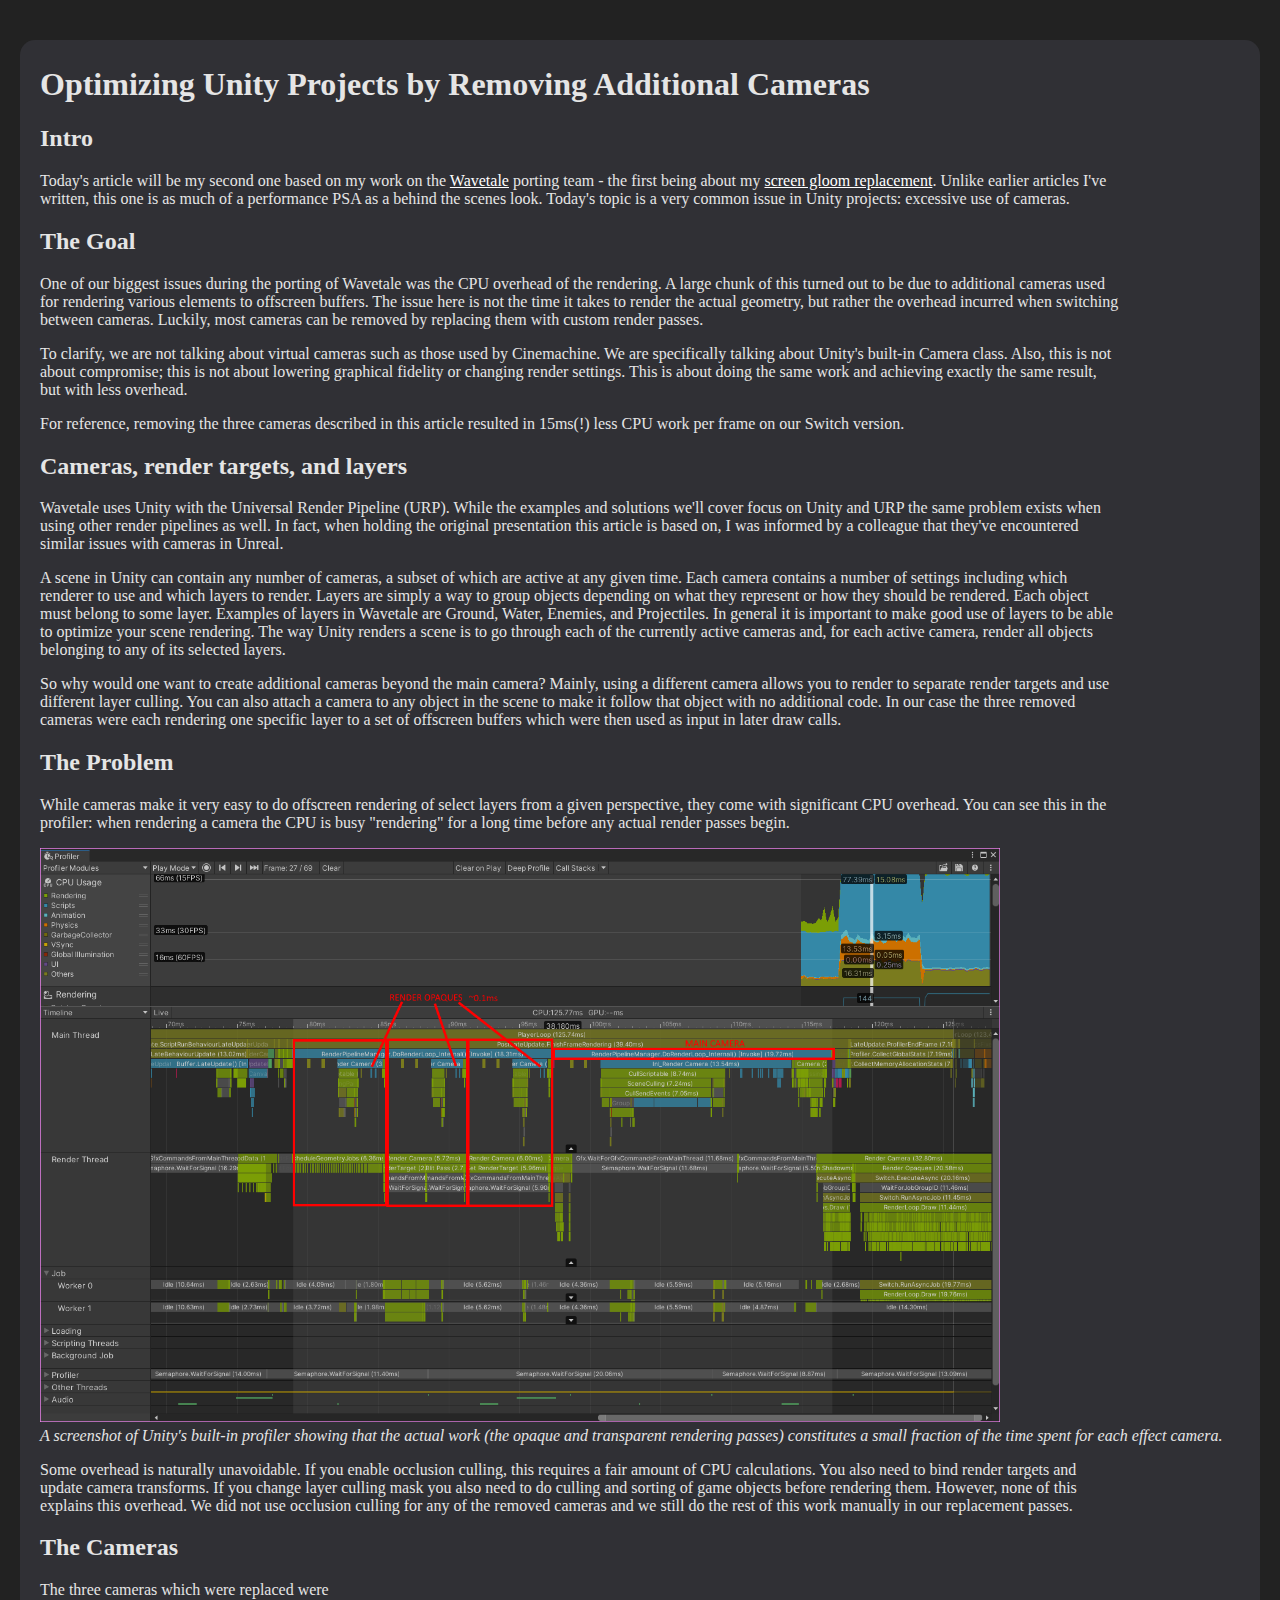
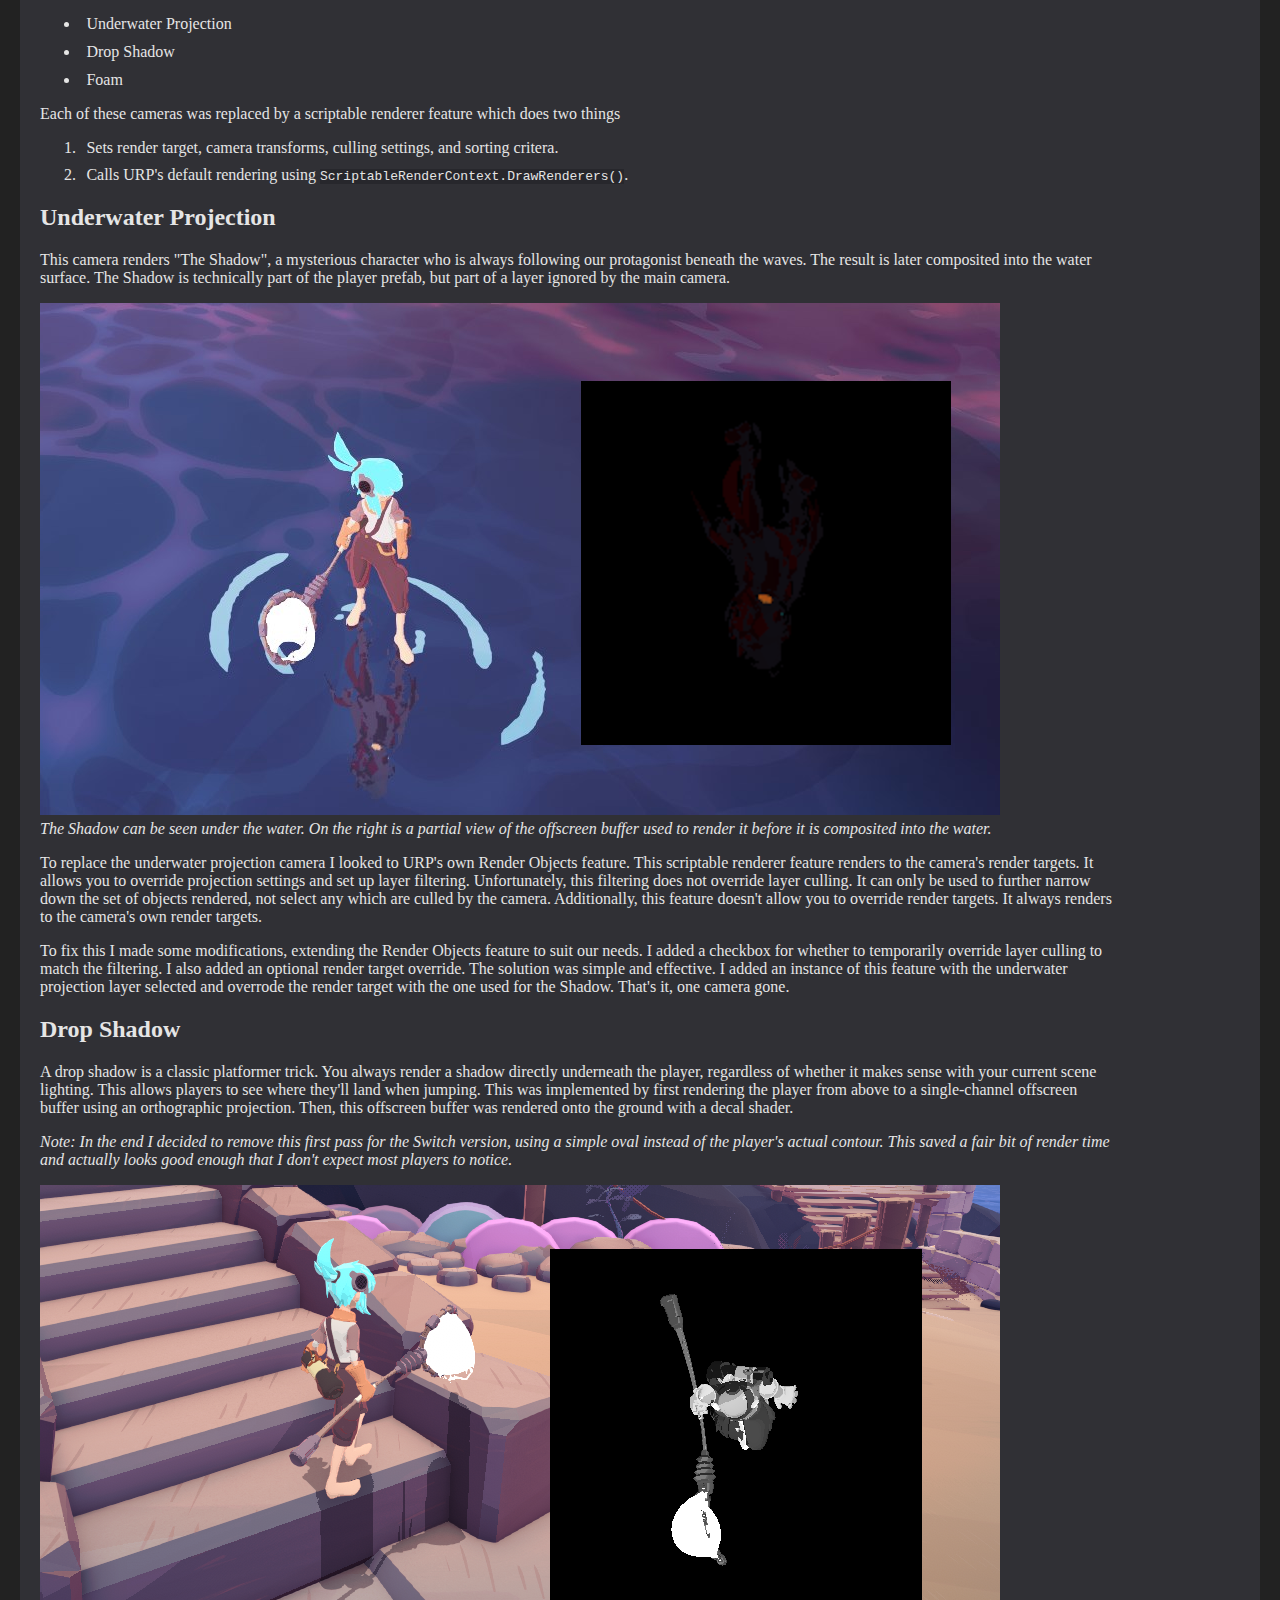
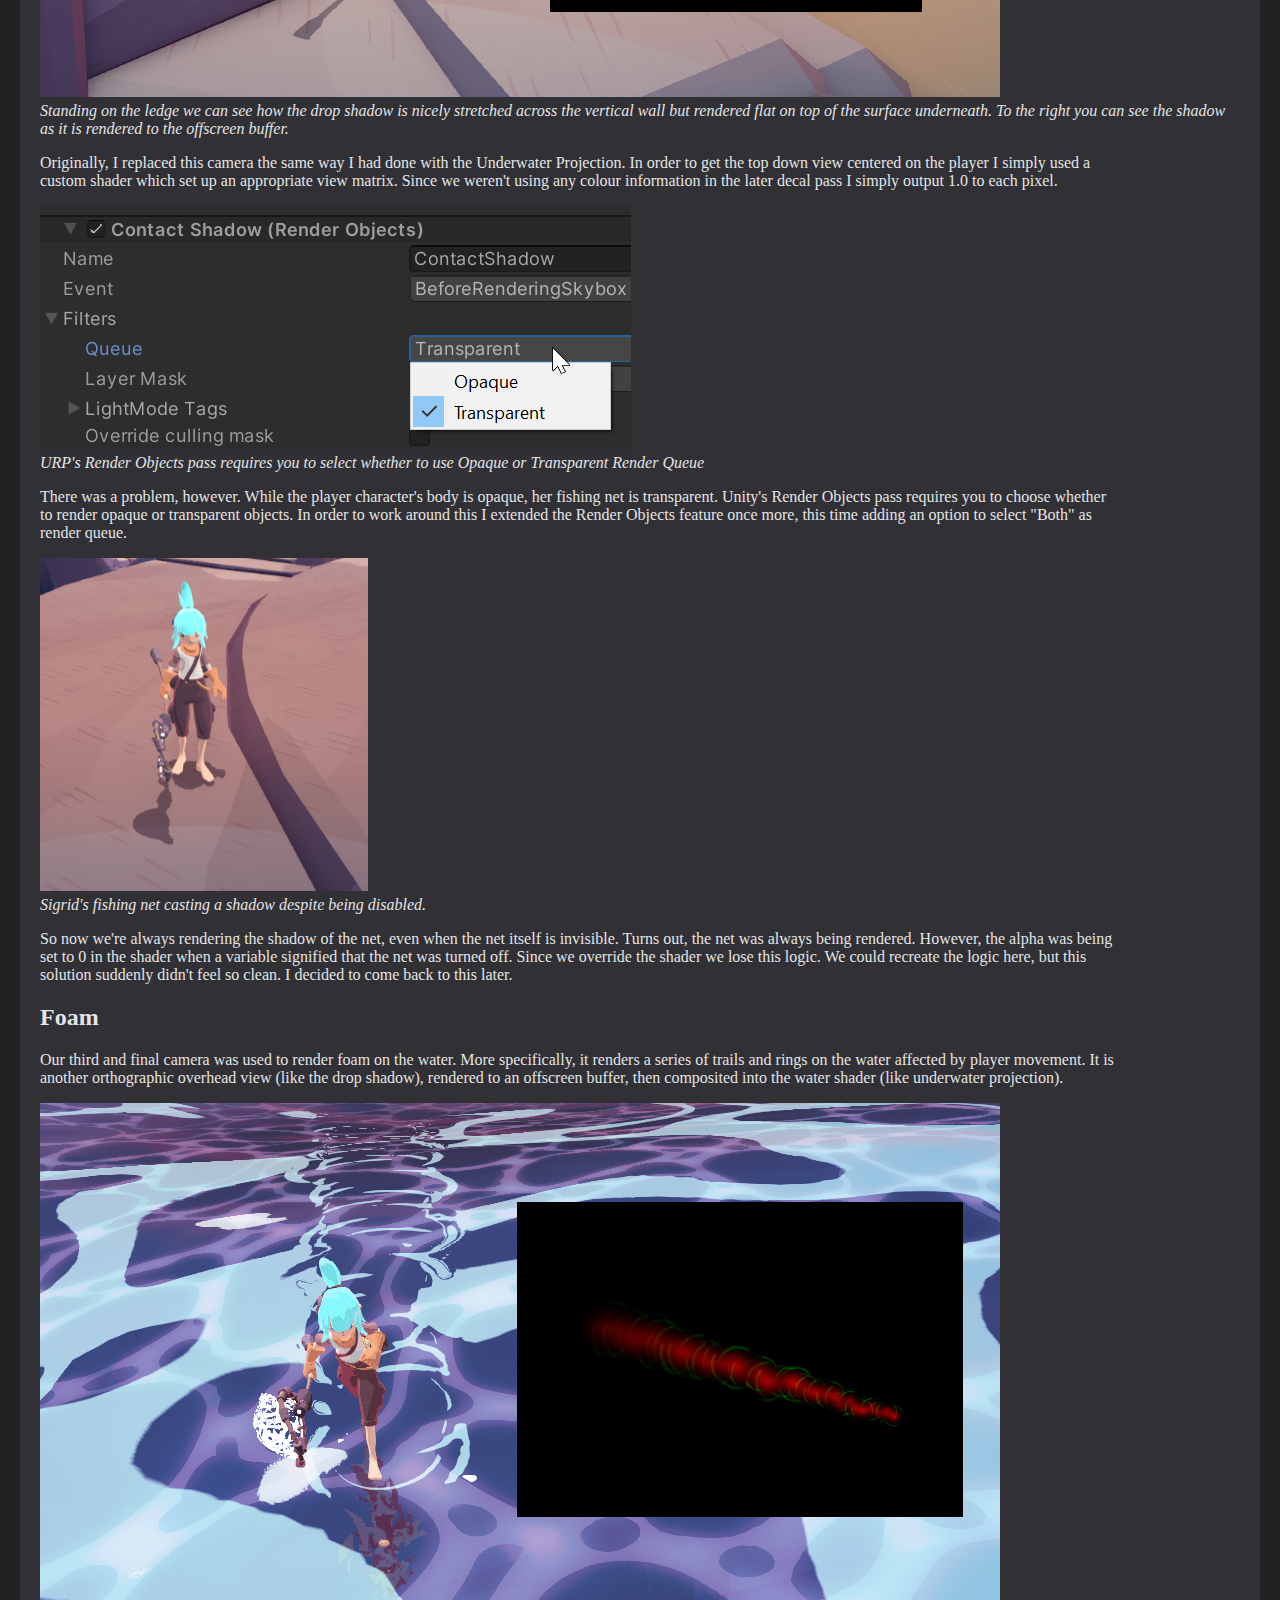
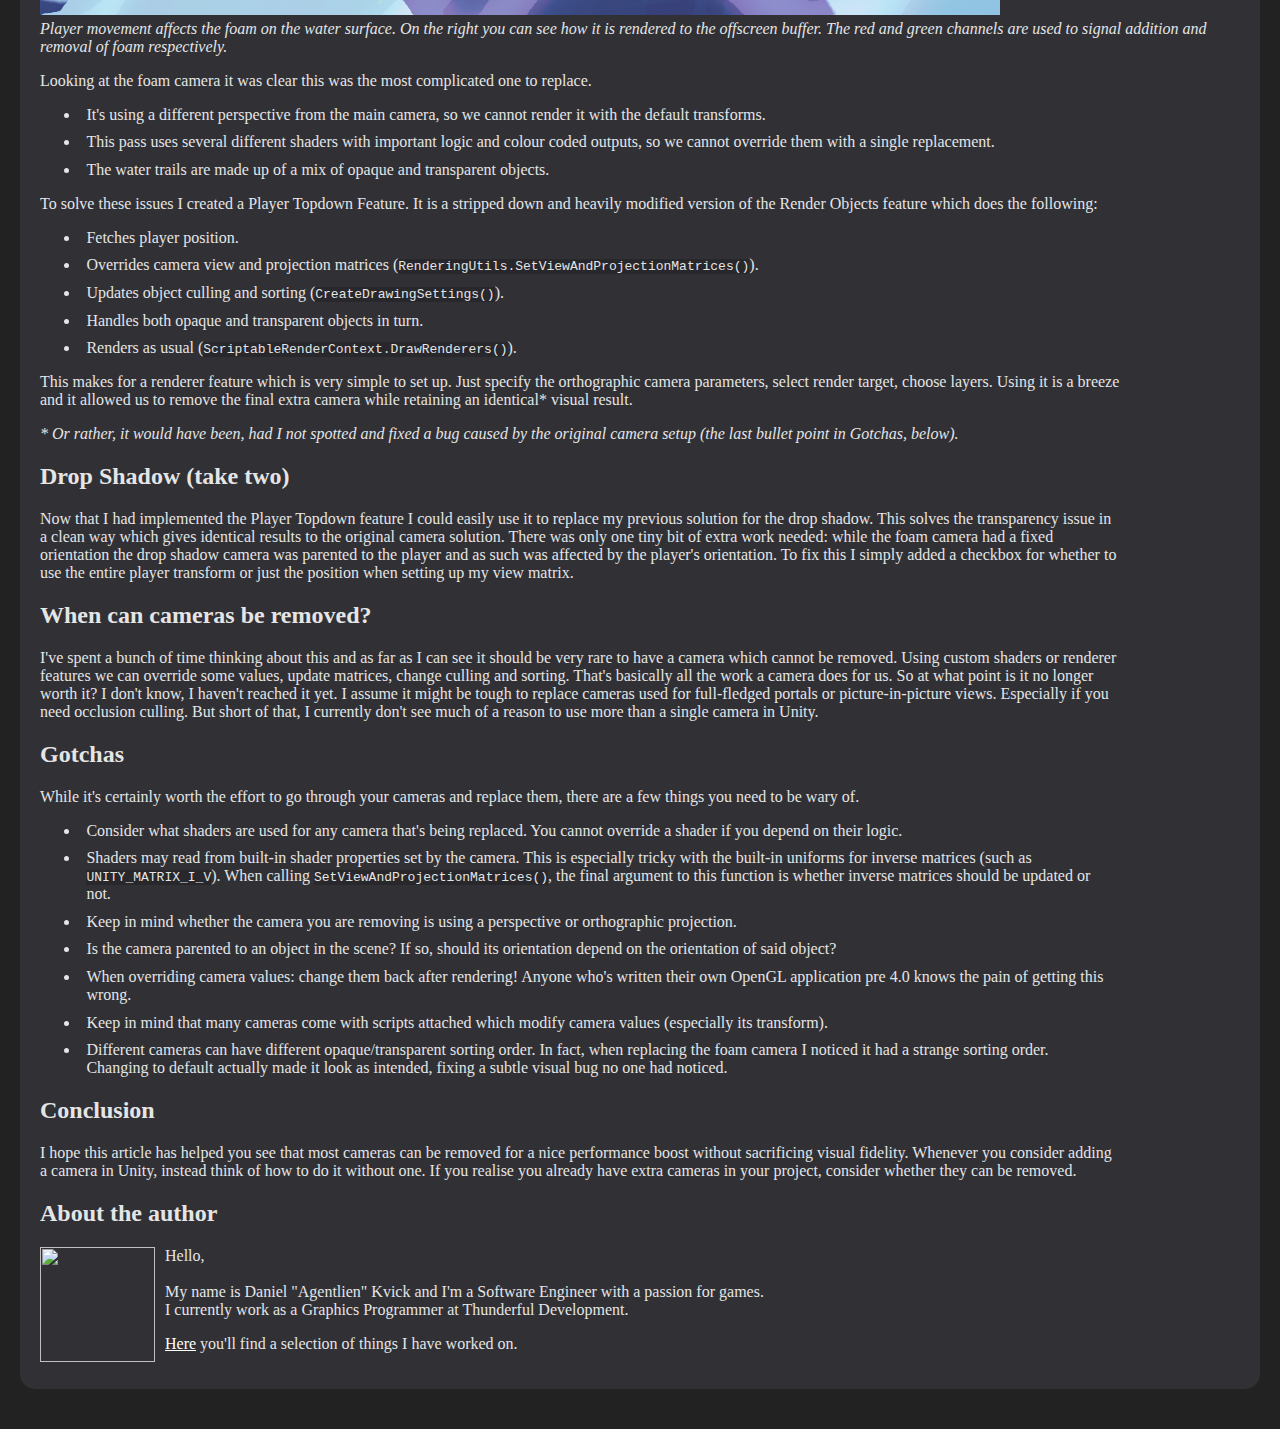
==== cameras/index.html @ 5a7b8407 "Added gloom and cameras articles. Added gloom article to index." ====
<html>
<head>
<meta charset="utf-8">
<meta name="viewport" content="width=device-width, height=device-height, initial-scale=1.0">
<title>Optimizing Unity Projects by Removing Additional Cameras</title>
<meta name="description" content="Removing additional Unity cameras for performance in Wavetale.">
<meta name="author" content="Agentlien">

<meta property="og:title" content="Optimizing Unity Projects by Removing Additional Cameras">
<meta property="og:type" content="website">
<meta property="og:url" content="https://github.io/agentlien/cameras">
<meta property="og:description" content="Optimizing Unity Projects by Removing Additional Cameras">
<meta property="og:image" content="https://agentlien.github.io/cameras/foam.png">

<link rel="stylesheet" href="../style.css">

</head>
<body>
<article>
<h1>Optimizing Unity Projects by Removing Additional Cameras</h1>

<h2> Intro </h2>
<p>
Today's article will be my second one based on my work on the <a href="https://thunderfulgames.com/games/wavetale/">Wavetale</a> porting team - the first being about my <a href="https://agentlien.github.io/gloom">screen gloom replacement</a>. Unlike earlier articles I've written, this one is as much of a performance PSA as a behind the scenes look. Today's topic is a very common issue in Unity projects: excessive use of cameras.
</p>

<h2>The Goal</h2>
<p>
One of our biggest issues during the porting of Wavetale was the CPU overhead of the rendering. A large chunk of this turned out to be due to additional cameras used for rendering various elements to offscreen buffers. The issue here is not the time it takes to render the actual geometry, but rather the overhead incurred when switching between cameras. Luckily, most cameras can be removed by replacing them with custom render passes.
</p>

<p>
To clarify, we are not talking about virtual cameras such as those used by Cinemachine. We are specifically talking about Unity's built-in Camera class. Also, this is not about compromise; this is not about lowering graphical fidelity or changing render settings. This is about doing the same work and achieving exactly the same result, but with less overhead.
</p>

<p>
For reference, removing the three cameras described in this article resulted in 15ms(!) less CPU work per frame on our Switch version.
</p>

<h2>Cameras, render targets, and layers</h2>

<p>
Wavetale uses Unity with the Universal Render Pipeline (URP). While the examples and solutions we'll cover focus on Unity and URP the same problem exists when using other render pipelines as well. In fact, when holding the original presentation this article is based on, I was informed by a colleague that they've encountered similar issues with cameras in Unreal.
</p>

<p>
A scene in Unity can contain any number of cameras, a subset of which are active at any given time. Each camera contains a number of settings including which renderer to use and which layers to render. Layers are simply a way to group objects depending on what they represent or how they should be rendered. Each object must belong to some layer. Examples of layers in Wavetale are Ground, Water, Enemies, and Projectiles. In general it is important to make good use of layers to be able to optimize your scene rendering. The way Unity renders a scene is to go through each of the currently active cameras and, for each active camera, render all objects belonging to any of its selected layers. 
</p>

<p>
So why would one want to create additional cameras beyond the main camera? Mainly, using a different camera allows you to render to separate render targets and use different layer culling. You can also attach a camera to any object in the scene to make it follow that object with no additional code. In our case the three removed cameras were each rendering one specific layer to a set of offscreen buffers which were then used as input in later draw calls.
</p>

<h2>The Problem</h2>

<p>
While cameras make it very easy to do offscreen rendering of select layers from a given perspective, they come with significant CPU overhead. You can see this in the profiler: when rendering a camera the CPU is busy "rendering" for a long time before any actual render passes begin.
</p>

<figure>
<img class="screenshot" width=960 src="profiler.png" />
<figcaption>A screenshot of Unity's built-in profiler showing that the actual work (the opaque and transparent rendering passes) constitutes a small fraction of the time spent for each effect camera.</figcaption>
</figure>

<p>
Some overhead is naturally unavoidable. If you enable occlusion culling, this requires a fair amount of CPU calculations. You also need to bind render targets and update camera transforms. If you change layer culling mask you also need to do culling and sorting of game objects before rendering them. However, none of this explains this overhead. We did not use occlusion culling for any of the removed cameras and we still do the rest of this work manually in our replacement passes. 
</p>

<h2>The Cameras</h2>

<p>
The three cameras which were replaced were
<ul>
	<li>Underwater Projection</li>
	<li>Drop Shadow</li>
	<li>Foam</li>
</ul>
</p>

<p>
Each of these cameras was replaced by a scriptable renderer feature which does two things
<ol>
	<li>Sets render target, camera transforms, culling settings, and sorting critera.</li>
	<li>Calls URP's default rendering using <code>ScriptableRenderContext.DrawRenderers()</code>.</li>
</ol>
</p>

<h2>Underwater Projection</h2>
<p>
This camera renders "The Shadow", a mysterious character who is always following our protagonist beneath the waves. The result is later composited into the water surface. The Shadow is technically part of the player prefab, but part of a layer ignored by the main camera.
</p>

<figure>
<img class="screenshot" width=960 src="underwater_projection.png" />
<figcaption>The Shadow can be seen under the water. On the right is a partial view of the offscreen buffer used to render it before it is composited into the water.</figcaption>
</figure>

<p>
To replace the underwater projection camera I looked to URP's own Render Objects feature. This scriptable renderer feature renders to the camera's render targets. It allows you to override projection settings and set up layer filtering. Unfortunately, this filtering does not override layer culling. It can only be used to further narrow down the set of objects rendered, not select any which are culled by the camera. Additionally, this feature doesn't allow you to override render targets. It always renders to the camera's own render targets.
</p>

<p>
To fix this I made some modifications, extending the Render Objects feature to suit our needs. I added a checkbox for whether to temporarily override layer culling to match the filtering. I also added an optional render target override. The solution was simple and effective. I added an instance of this feature with the underwater projection layer selected and overrode the render target with the one used for the Shadow. That's it, one camera gone.
</p>

<h2>Drop Shadow</h2>
<p>
A drop shadow is a classic platformer trick. You always render a shadow directly underneath the player, regardless of whether it makes sense with your current scene lighting. This allows players to see where they'll land when jumping. This was implemented by first rendering the player from above to a single-channel offscreen buffer using an orthographic projection. Then, this offscreen buffer was rendered onto the ground with a decal shader.
</p>

<p style="font-style: italic">
Note: In the end I decided to remove this first pass for the Switch version, using a simple oval instead of the player's actual contour. This saved a fair bit of render time and actually looks good enough that I don't expect most players to notice.
</p>

<figure>
<img class="screenshot" width=960 src="drop_shadow.png" />
<figcaption>Standing on the ledge we can see how the drop shadow is nicely stretched across the vertical wall but rendered flat on top of the surface underneath. To the right you can see the shadow as it is rendered to the offscreen buffer.</figcaption>
</figure>

<p>
Originally, I replaced this camera the same way I had done with the Underwater Projection. In order to get the top down view centered on the player I simply used a custom shader which set up an appropriate view matrix. Since we weren't using any colour information in the later decal pass I simply output 1.0 to each pixel.
</p>

<figure>
<img class="screenshot" width=591 src="render_queue.png" />
<figcaption>URP's Render Objects pass requires you to select whether to use Opaque or Transparent Render Queue</figcaption>
</figure>

<p>
There was a problem, however. While the player character's body is opaque, her fishing net is transparent. Unity's Render Objects pass requires you to choose whether to render opaque or transparent objects. In order to work around this I extended the Render Objects feature once more, this time adding an option to select "Both" as render queue.
</p>

<figure>
<img class="screenshot" width=328 src="net_shadow.png" />
<figcaption>Sigrid's fishing net casting a shadow despite being disabled.
</figure>

<p>
So now we're always rendering the shadow of the net, even when the net itself is invisible. Turns out, the net was always being rendered. However, the alpha was being set to 0 in the shader when a variable signified that the net was turned off. Since we override the shader we lose this logic. We could recreate the logic here, but this solution suddenly didn't feel so clean. I decided to come back to this later.
</p>

<h2>Foam</h2>

<p>
Our third and final camera was used to render foam on the water. More specifically, it renders a series of trails and rings on the water affected by player movement. It is another orthographic overhead view (like the drop shadow), rendered to an offscreen buffer, then composited into the water shader (like underwater projection).
</p>

<figure>
<img class="screenshot" width=960 src="foam.png" />
<figcaption>Player movement affects the foam on the water surface. On the right you can see how it is rendered to the offscreen buffer. The red and green channels are used to signal addition and removal of foam respectively.</figcaption>
</figure>

<p>
Looking at the foam camera it was clear this was the most complicated one to replace.
<ul>
	<li>It's using a different perspective from the main camera, so we cannot render it with the default transforms.</li>
	<li>This pass uses several different shaders with important logic and colour coded outputs, so we cannot override them with a single replacement.</li>
	<li>The water trails are made up of a mix of opaque and transparent objects.</li>
</ul>
</p>

<p>
To solve these issues I created a Player Topdown Feature. It is a stripped down and heavily modified version of the Render Objects feature which does the following:
<ul>
	<li>Fetches player position.</li>
	<li>Overrides camera view and projection matrices (<code>RenderingUtils.SetViewAndProjectionMatrices()</code>).</li>
	<li>Updates object culling and sorting (<code>CreateDrawingSettings()</code>).</li>
	<li>Handles both opaque and transparent objects in turn.</li>
	<li>Renders as usual (<code>ScriptableRenderContext.DrawRenderers()</code>).</li>
</ul>
</p>

<p>
This makes for a renderer feature which is very simple to set up. Just specify the orthographic camera parameters, select render target, choose layers. Using it is a breeze and it allowed us to remove the final extra camera while retaining an identical* visual result.
</p>

<p style="font-style: italic">
* Or rather, it would have been, had I not spotted and fixed a bug caused by the original camera setup (the last bullet point in Gotchas, below).
</p>

<h2>Drop Shadow (take two)</h2>
<p>
Now that I had implemented the Player Topdown feature I could easily use it to replace my previous solution for the drop shadow. This solves the transparency issue in a clean way which gives identical results to the original camera solution. There was only one tiny bit of extra work needed: while the foam camera had a fixed orientation the drop shadow camera was parented to the player and as such was affected by the player's orientation. To fix this I simply added a checkbox for whether to use the entire player transform or just the position when setting up my view matrix.
</p>

<h2>When can cameras be removed?</h2>
<p>
I've spent a bunch of time thinking about this and as far as I can see it should be very rare to have a camera which cannot be removed. Using custom shaders or renderer features we can override some values, update matrices, change culling and sorting. That's basically all the work a camera does for us. So at what point is it no longer worth it? I don't know, I haven't reached it yet. I assume it might be tough to replace cameras used for full-fledged portals or picture-in-picture views. Especially if you need occlusion culling. But short of that, I currently don't see much of a reason to use more than a single camera in Unity.
</p>

<h2>Gotchas</h2>
<p>
While it's certainly worth the effort to go through your cameras and replace them, there are a few things you need to be wary of.
<ul>
	<li>Consider what shaders are used for any camera that's being replaced. You cannot override a shader if you depend on their logic.</li>
	<li>Shaders may read from built-in shader properties set by the camera. This is especially tricky with the built-in uniforms for inverse matrices (such as <code>UNITY_MATRIX_I_V</code>). When calling <code>SetViewAndProjectionMatrices()</code>, the final argument to this function is whether inverse matrices should be updated or not.</li>
	<li>Keep in mind whether the camera you are removing is using a perspective or orthographic projection.</li>
	<li>Is the camera parented to an object in the scene? If so, should its orientation depend on the orientation of said object?</li>
	<li>When overriding camera values: change them back after rendering! Anyone who's written their own OpenGL application pre 4.0 knows the pain of getting this wrong.</li>
	<li>Keep in mind that many cameras come with scripts attached which modify camera values (especially its transform).</li>
	<li>Different cameras can have different opaque/transparent sorting order. In fact, when replacing the foam camera I noticed it had a strange sorting order. Changing to default actually made it look as intended, fixing a subtle visual bug no one had noticed.</li>
</ul>
</p>

<h2>Conclusion</h2>
<p>
I hope this article has helped you see that most cameras can be removed for a nice performance boost without sacrificing visual fidelity. Whenever you consider adding a camera in Unity, instead think of how to do it without one. If you realise you already have extra cameras in your project, consider whether they can be removed.
</p>

<h2>About the author</h2>
<div>
<a href="https://agentlien.github.io"><img class="profile-pic" height="115" src="https://avatars.githubusercontent.com/u/51108" /></a>
<p>Hello,<br><br>
My name is Daniel "Agentlien" Kvick and I'm a Software Engineer with a passion for games.<br>
I currently work as a Graphics Programmer at Thunderful Development.</p>
<p><a href="https://agentlien.github.io">Here</a> you'll find a selection of things I have worked on.</p>
</div>

</article>
<script>
initComparisons();
</script>
</body>
</html>
---- style.css ----
body { 
	background-color: #222222;
	color: #E5E5E5;
}

article
{
	background-color: #303035;
	margin-top: 40px;
	margin-bottom: 40px;
	margin-left: auto;
	margin-right: auto;
	max-width: 1200px;
	padding-left: 20;
	padding-right: 20;
	padding-top: 5;
	padding-bottom: 20;
	border-radius: 15px;
}

h1 {
	font-size: 32px;
}
p {
	max-width: 1080px;
}

li {
	max-width: 1024px;
	padding: 0 0.4rem;
	margin-bottom: 0.6rem;
}

.profile-pic {
	float: left;
	padding: 0 10px 0 0;
}

.screenshot {
	max-width: 100%;
	height: auto;
}

video {
	max-width:100%;
	height: auto;
}

figure {
    margin-inline-start: auto;
    margin-inline-end: auto;
}

figcaption {
    font-style: italic;
    padding-top: 5px;
}

code {
	background-color: #27272C;
	font-family: monospace;
}

pre {
	background-color: #27272C;
	display: block;
	font-family: monospace;
	white-space: pre;
	max-width: 1024px;
	padding-left: 10px;
	padding-top: 10px;
	padding-bottom: 10px;
	overflow: auto;
}

.img-comp-container {
  position: relative;
  height: 540px;
}

.img-comp-img {
  position: absolute;
  width: auto;
  height: auto;
  overflow:hidden;
}

.img-comp-base img {
	max-width:100%;
	height: auto;
}

.img-comp-overlay img {
	height: auto;
}

.img-comp-img img {
  display:block;
  vertical-align:middle;
}

.img-comp-slider {
  position: absolute;
  z-index:9;
  cursor: ew-resize;
  /*set the appearance of the slider:*/
  width: 16px;
  height: 60px;
  background-color: #5596F3;
  opacity: 0.8;
  border-radius: 3px;
  box-shadow: 7px 5px 5px #222222
}

a:link {
	color: #FFFFFF
}

a:visited {
	color: #888888
}

a:hover {
	color: #FFFFFF
}

a:active {
	color: #FFFFFF
}
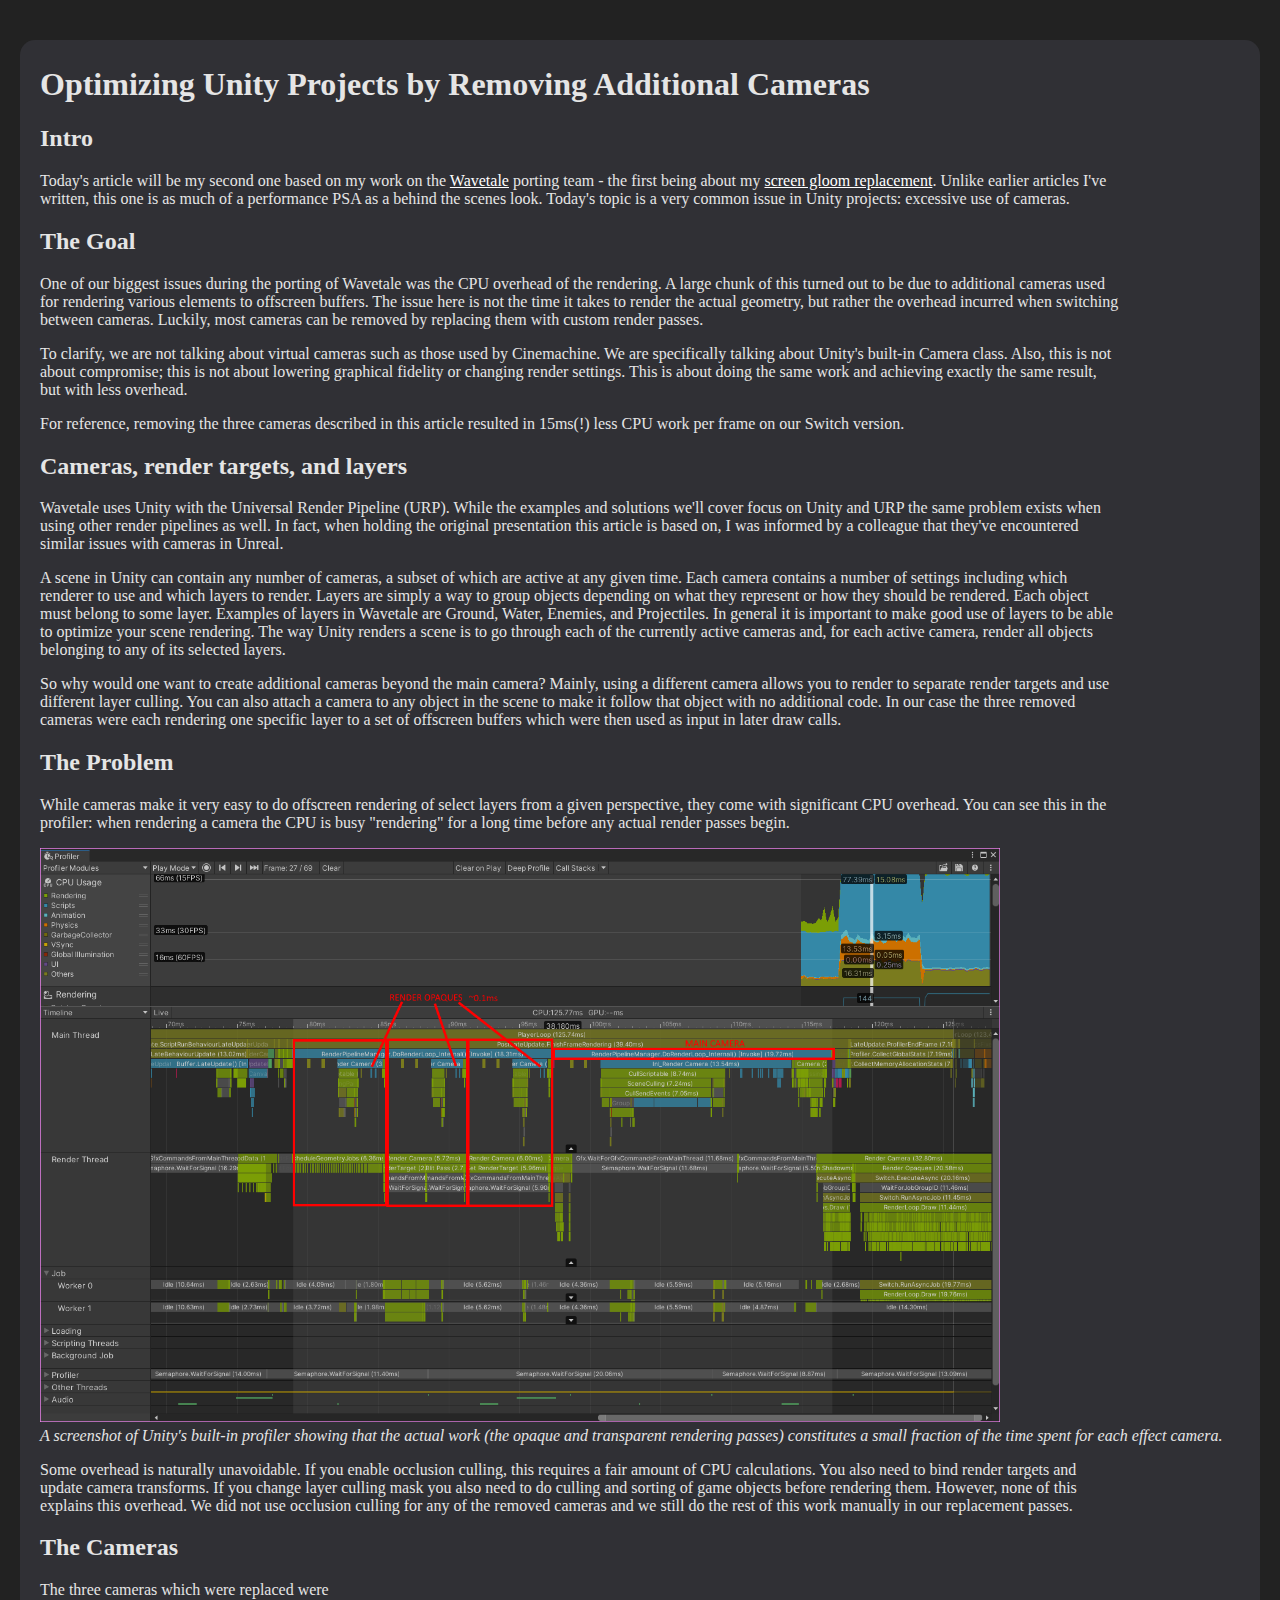
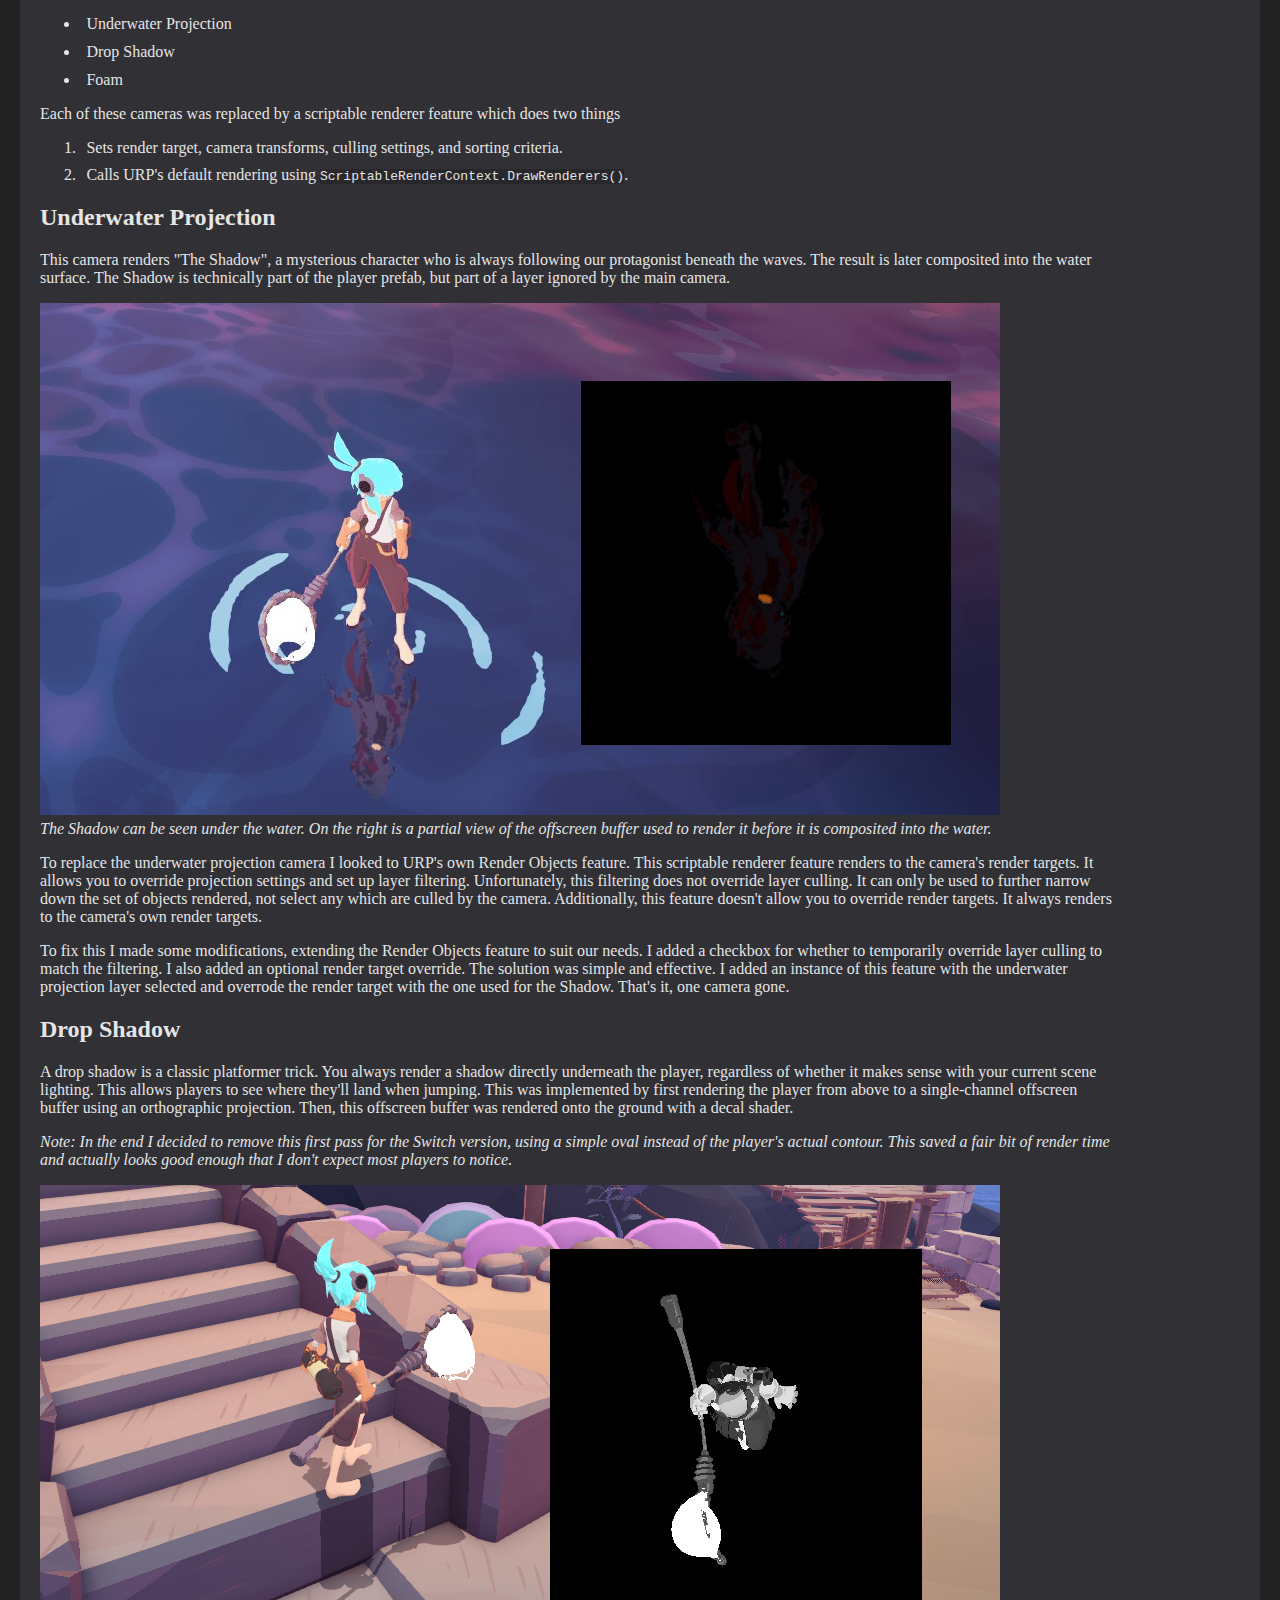
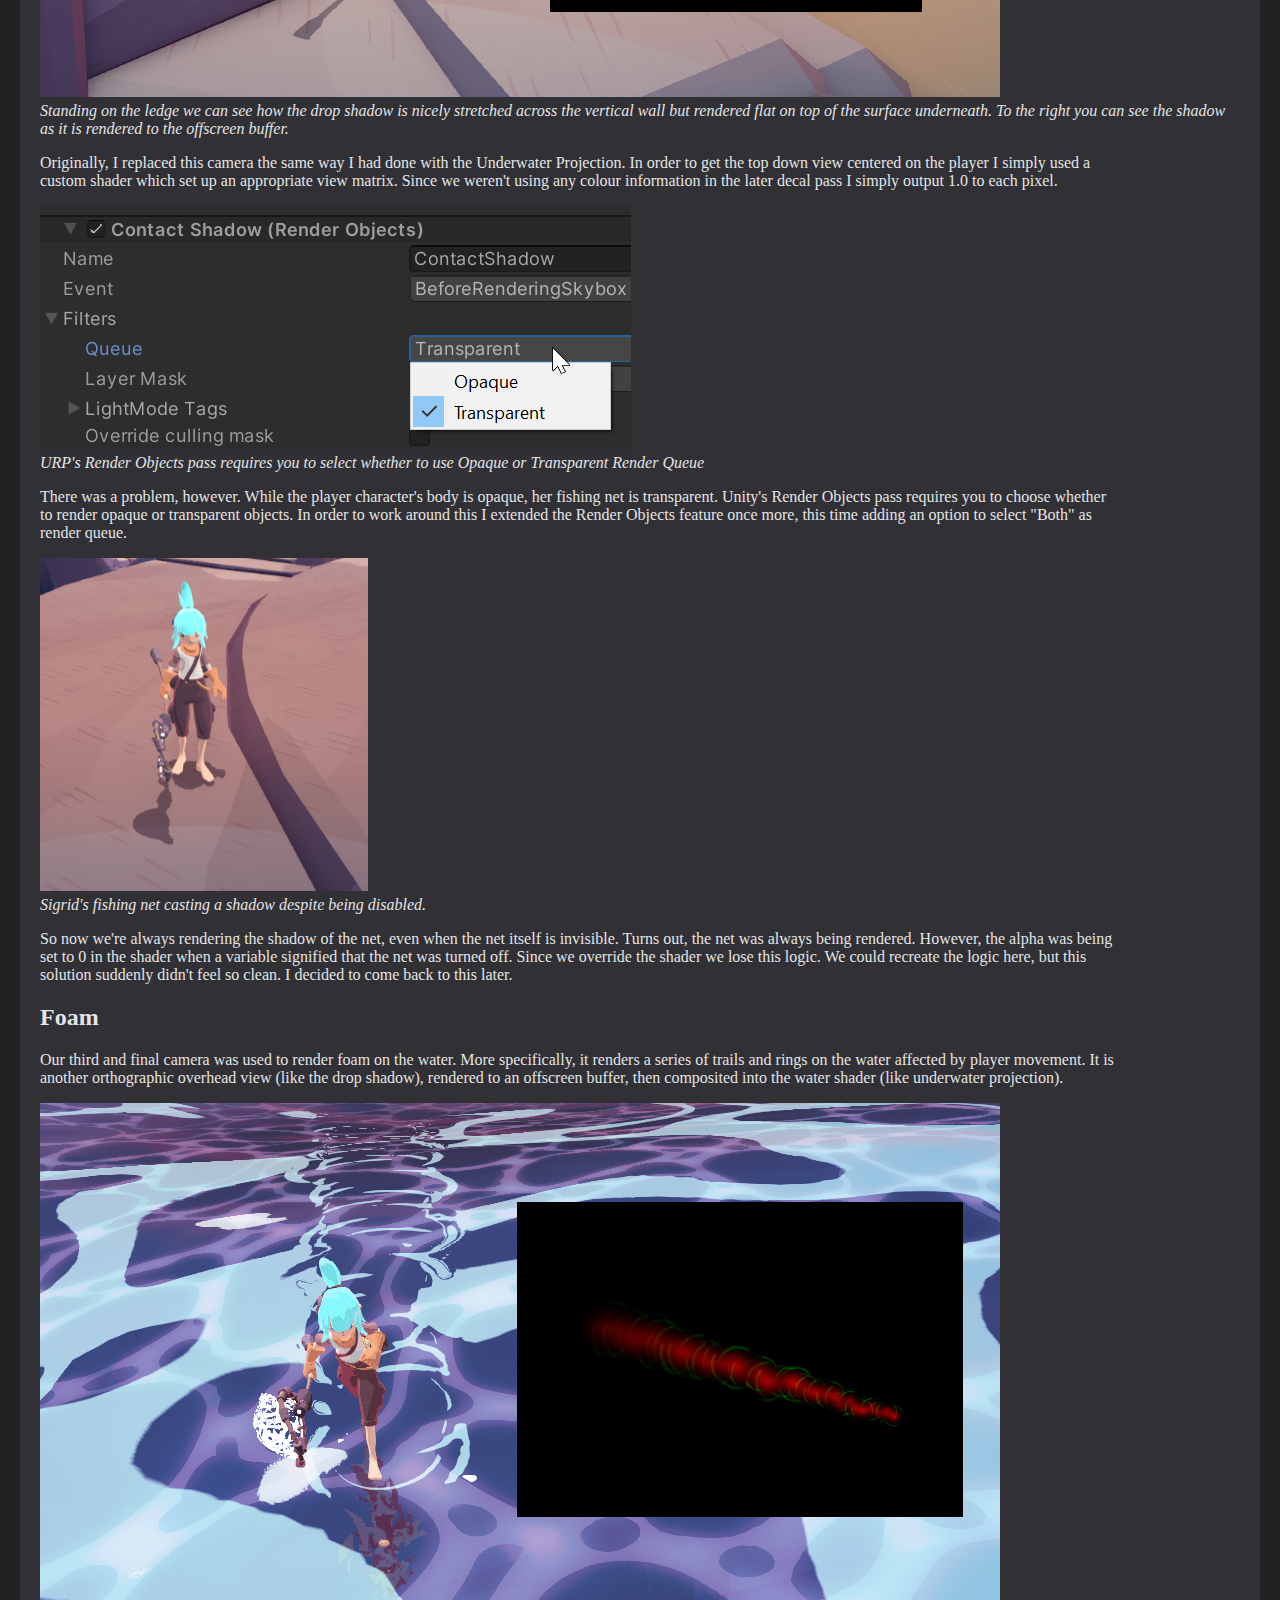
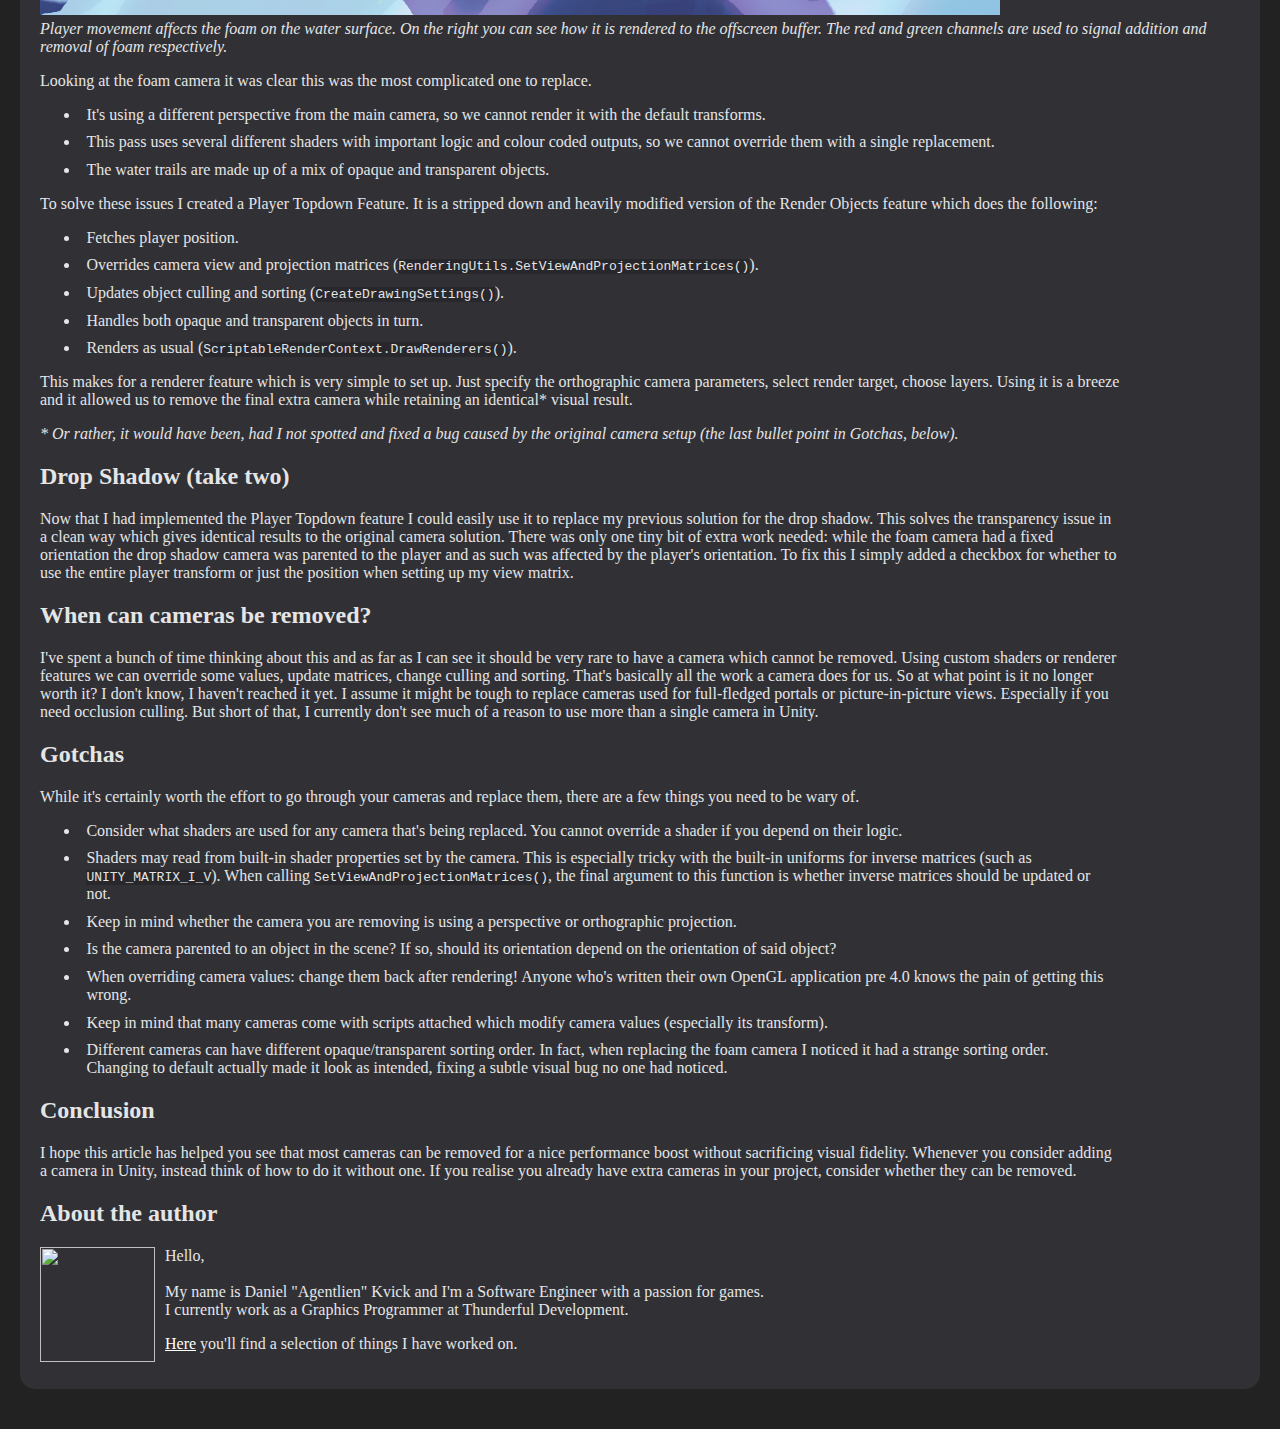
==== commit fd1d2643: "Publish the Cameras article to the main index." ====
--- a/cameras/index.html
+++ b/cameras/index.html
@@ -80,7 +80,7 @@
 <p>
 Each of these cameras was replaced by a scriptable renderer feature which does two things
 <ol>
-	<li>Sets render target, camera transforms, culling settings, and sorting critera.</li>
+	<li>Sets render target, camera transforms, culling settings, and sorting criteria.</li>
 	<li>Calls URP's default rendering using <code>ScriptableRenderContext.DrawRenderers()</code>.</li>
 </ol>
 </p>
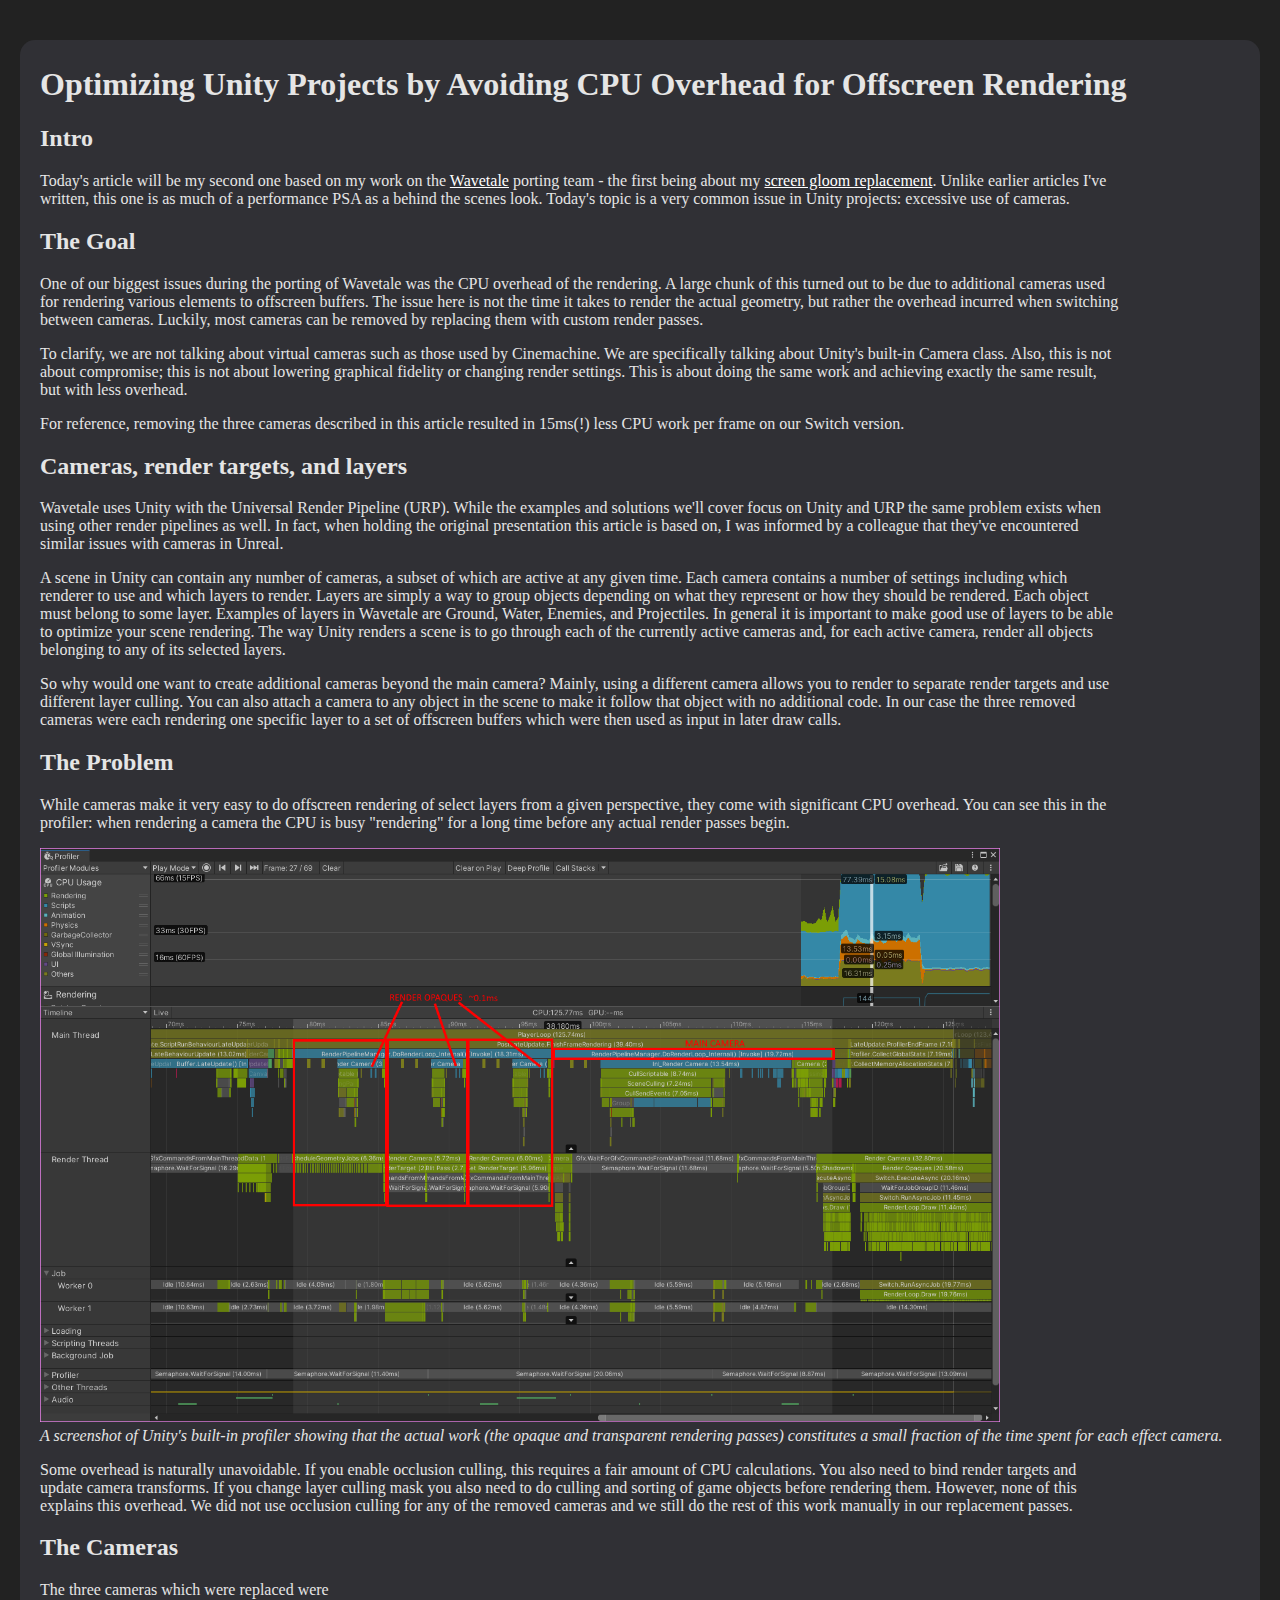
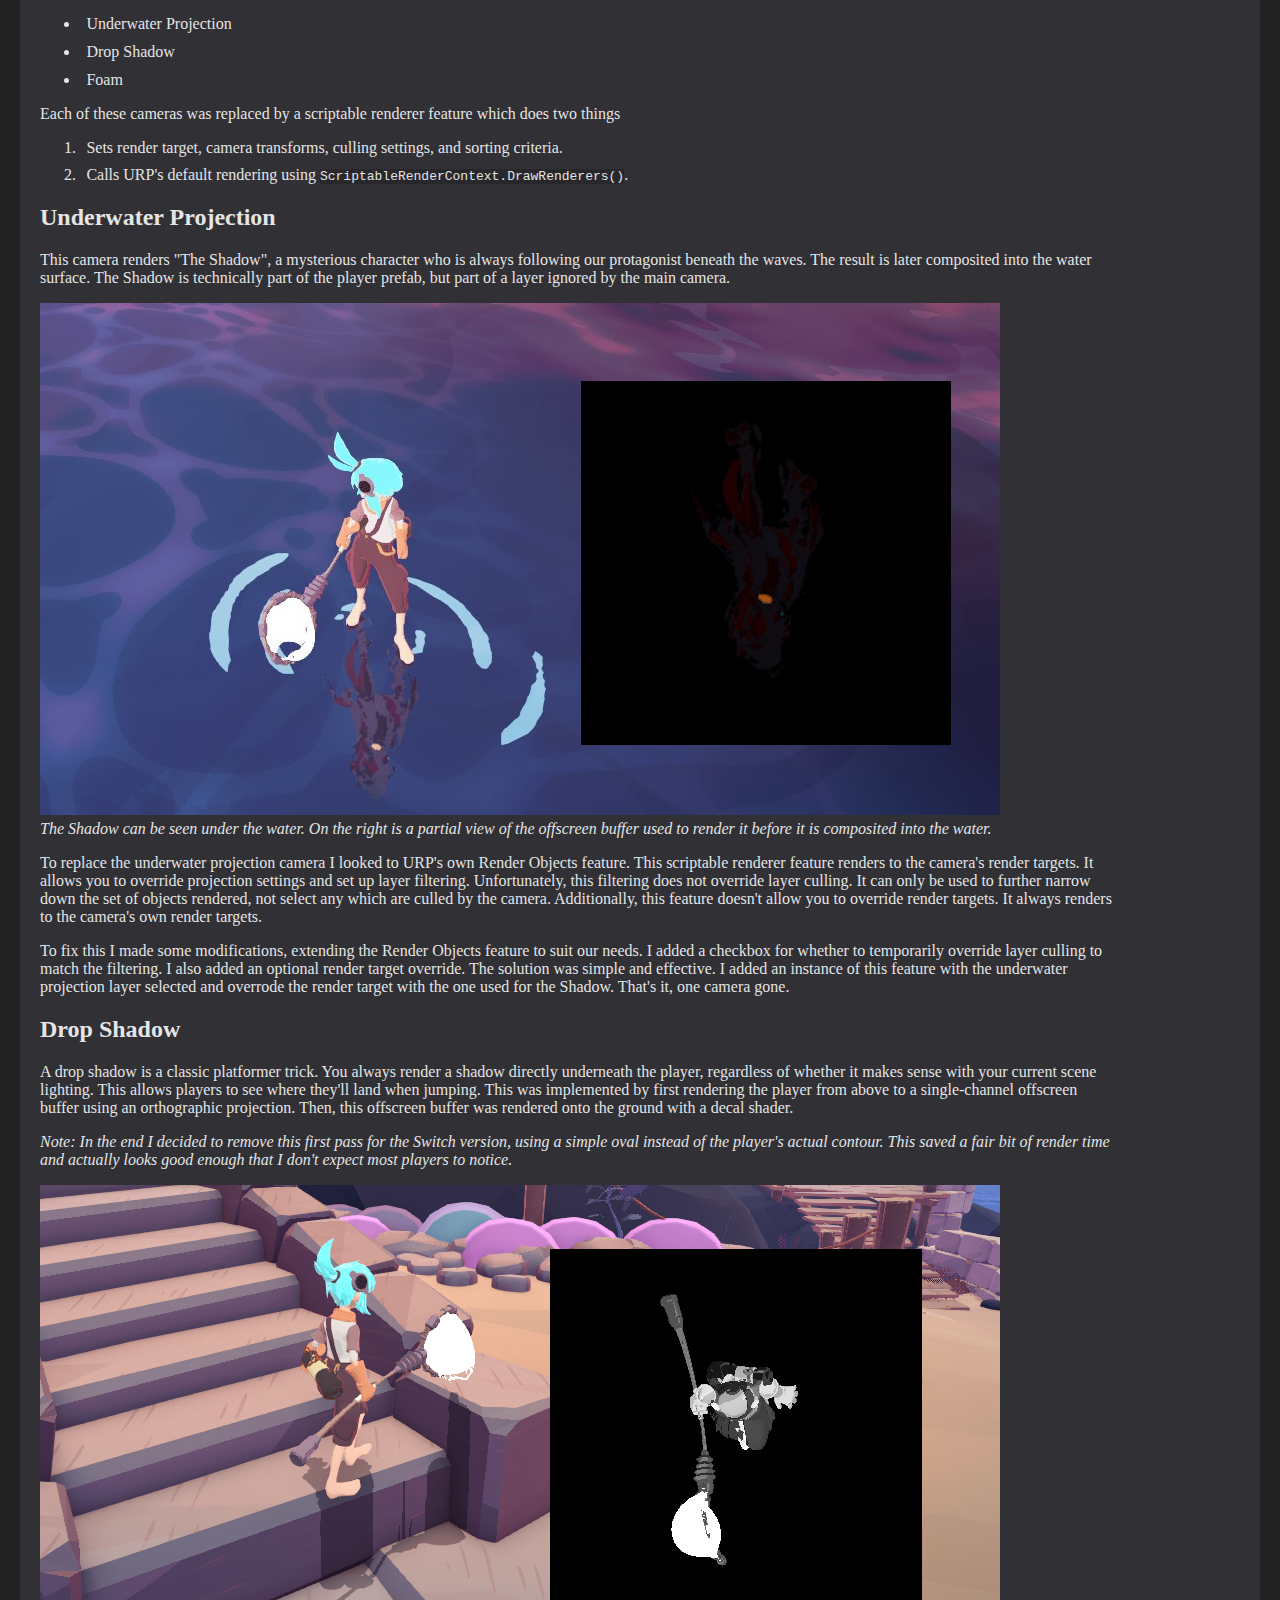
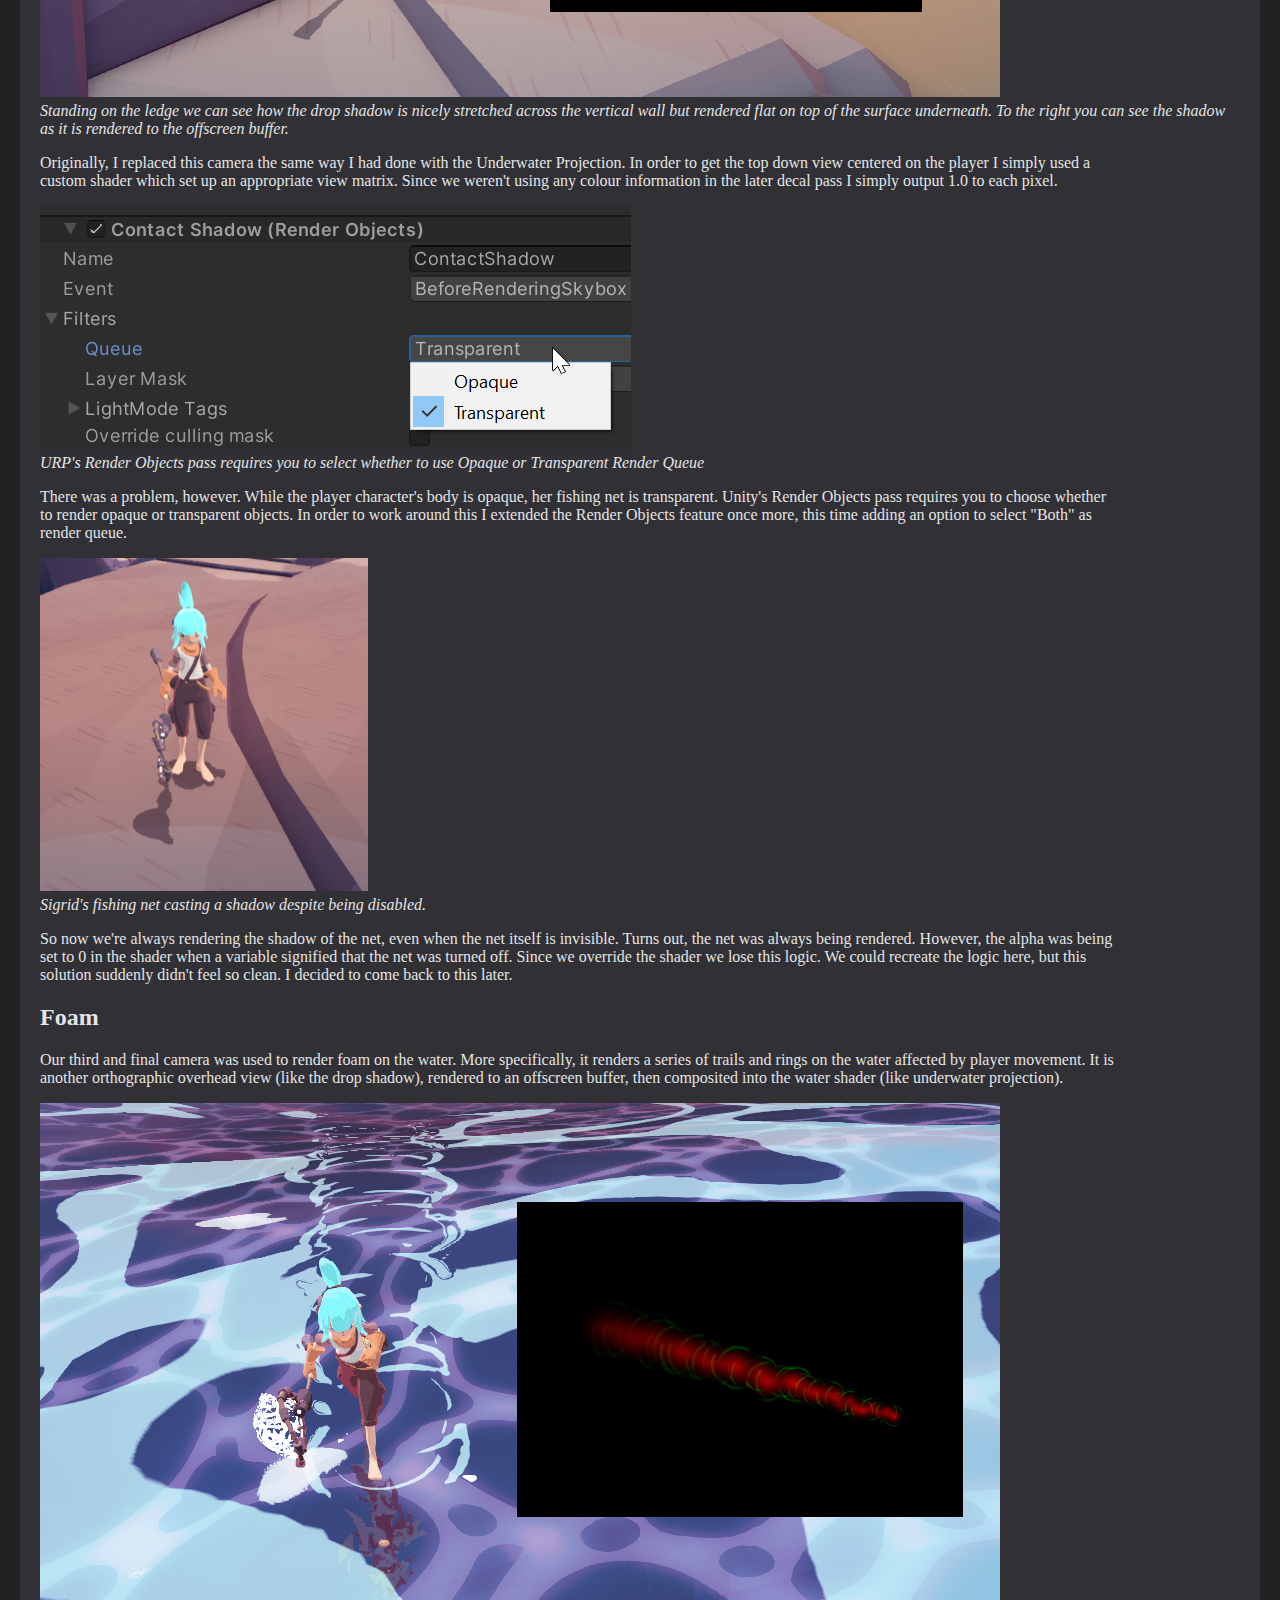
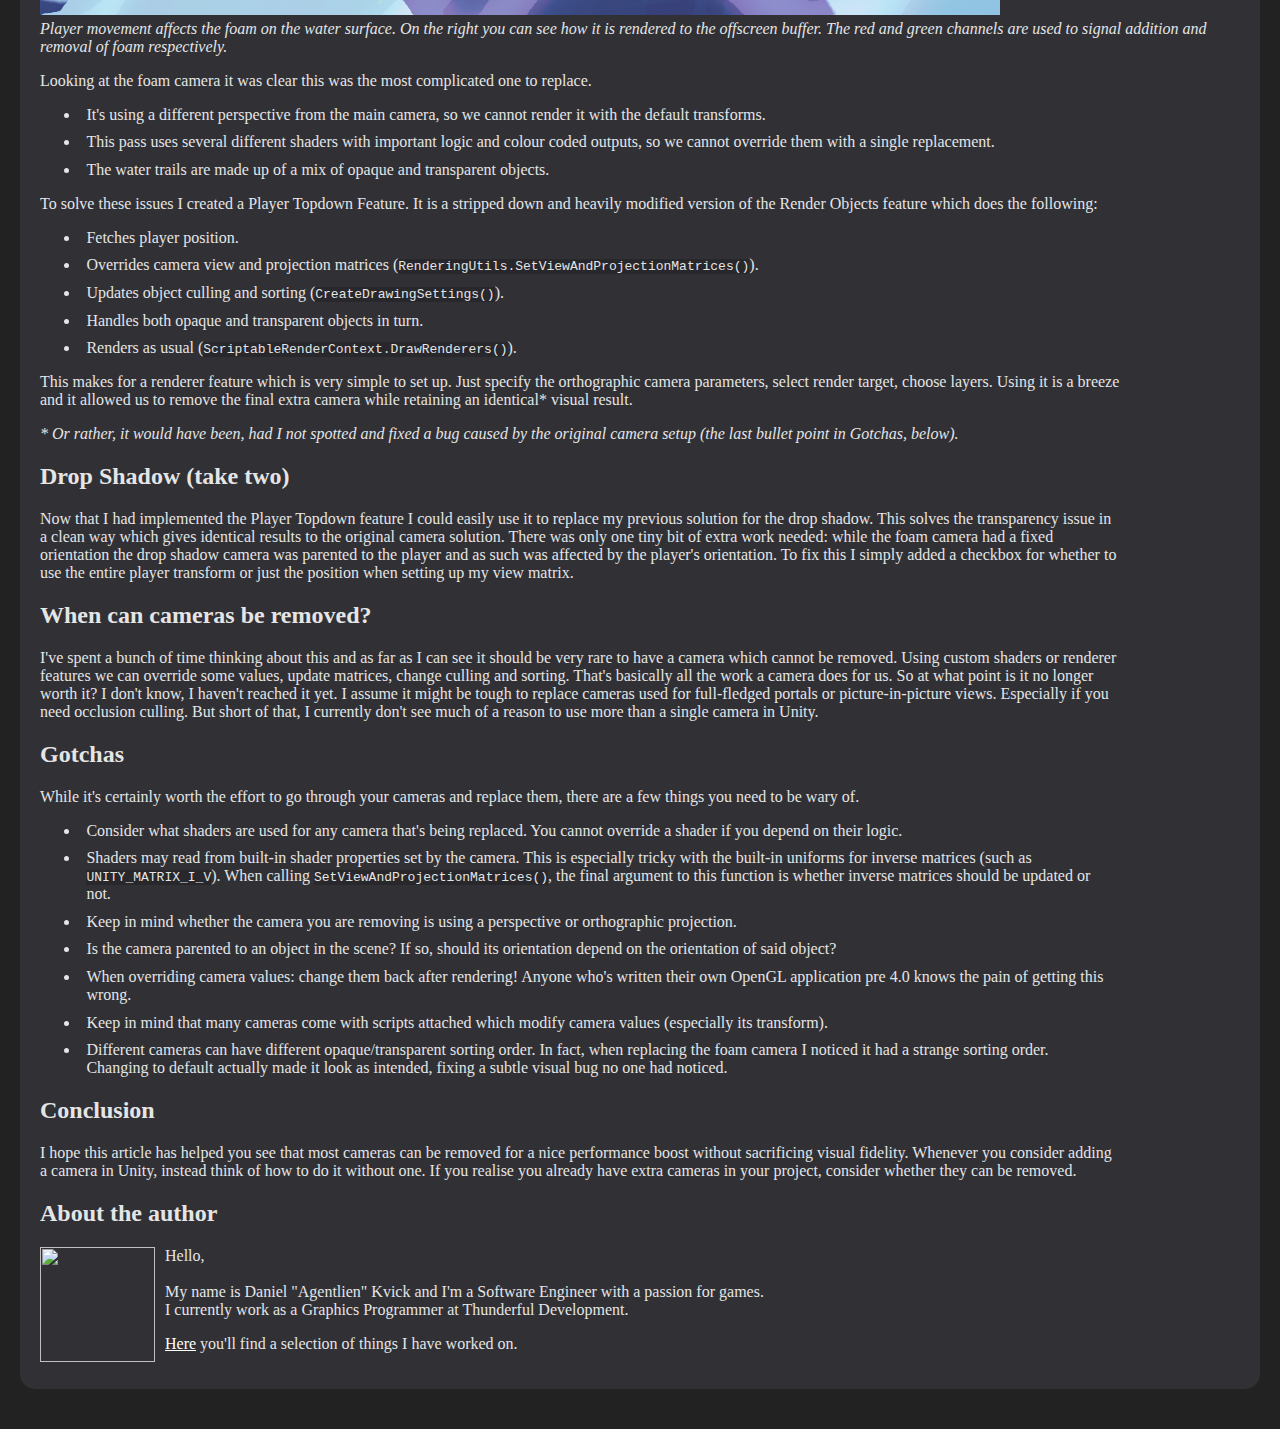
==== commit f289634b: "Better title for cameras article" ====
--- a/cameras/index.html
+++ b/cameras/index.html
@@ -2,14 +2,14 @@
 <head>
 <meta charset="utf-8">
 <meta name="viewport" content="width=device-width, height=device-height, initial-scale=1.0">
-<title>Optimizing Unity Projects by Removing Additional Cameras</title>
+<title>Optimizing Unity Projects by Avoiding CPU Overhead for Offscreen Rendering</title>
 <meta name="description" content="Removing additional Unity cameras for performance in Wavetale.">
 <meta name="author" content="Agentlien">
 
-<meta property="og:title" content="Optimizing Unity Projects by Removing Additional Cameras">
+<meta property="og:title" content="Optimizing Unity Projects by Avoiding CPU Overhead for Offscreen Rendering">
 <meta property="og:type" content="website">
 <meta property="og:url" content="https://github.io/agentlien/cameras">
-<meta property="og:description" content="Optimizing Unity Projects by Removing Additional Cameras">
+<meta property="og:description" content="Replacing additional Unity cameras with custom render passes in Wavetale.">
 <meta property="og:image" content="https://agentlien.github.io/cameras/foam.png">
 
 <link rel="stylesheet" href="../style.css">
@@ -17,7 +17,7 @@
 </head>
 <body>
 <article>
-<h1>Optimizing Unity Projects by Removing Additional Cameras</h1>
+<h1>Optimizing Unity Projects by Avoiding CPU Overhead for Offscreen Rendering</h1>
 
 <h2> Intro </h2>
 <p>
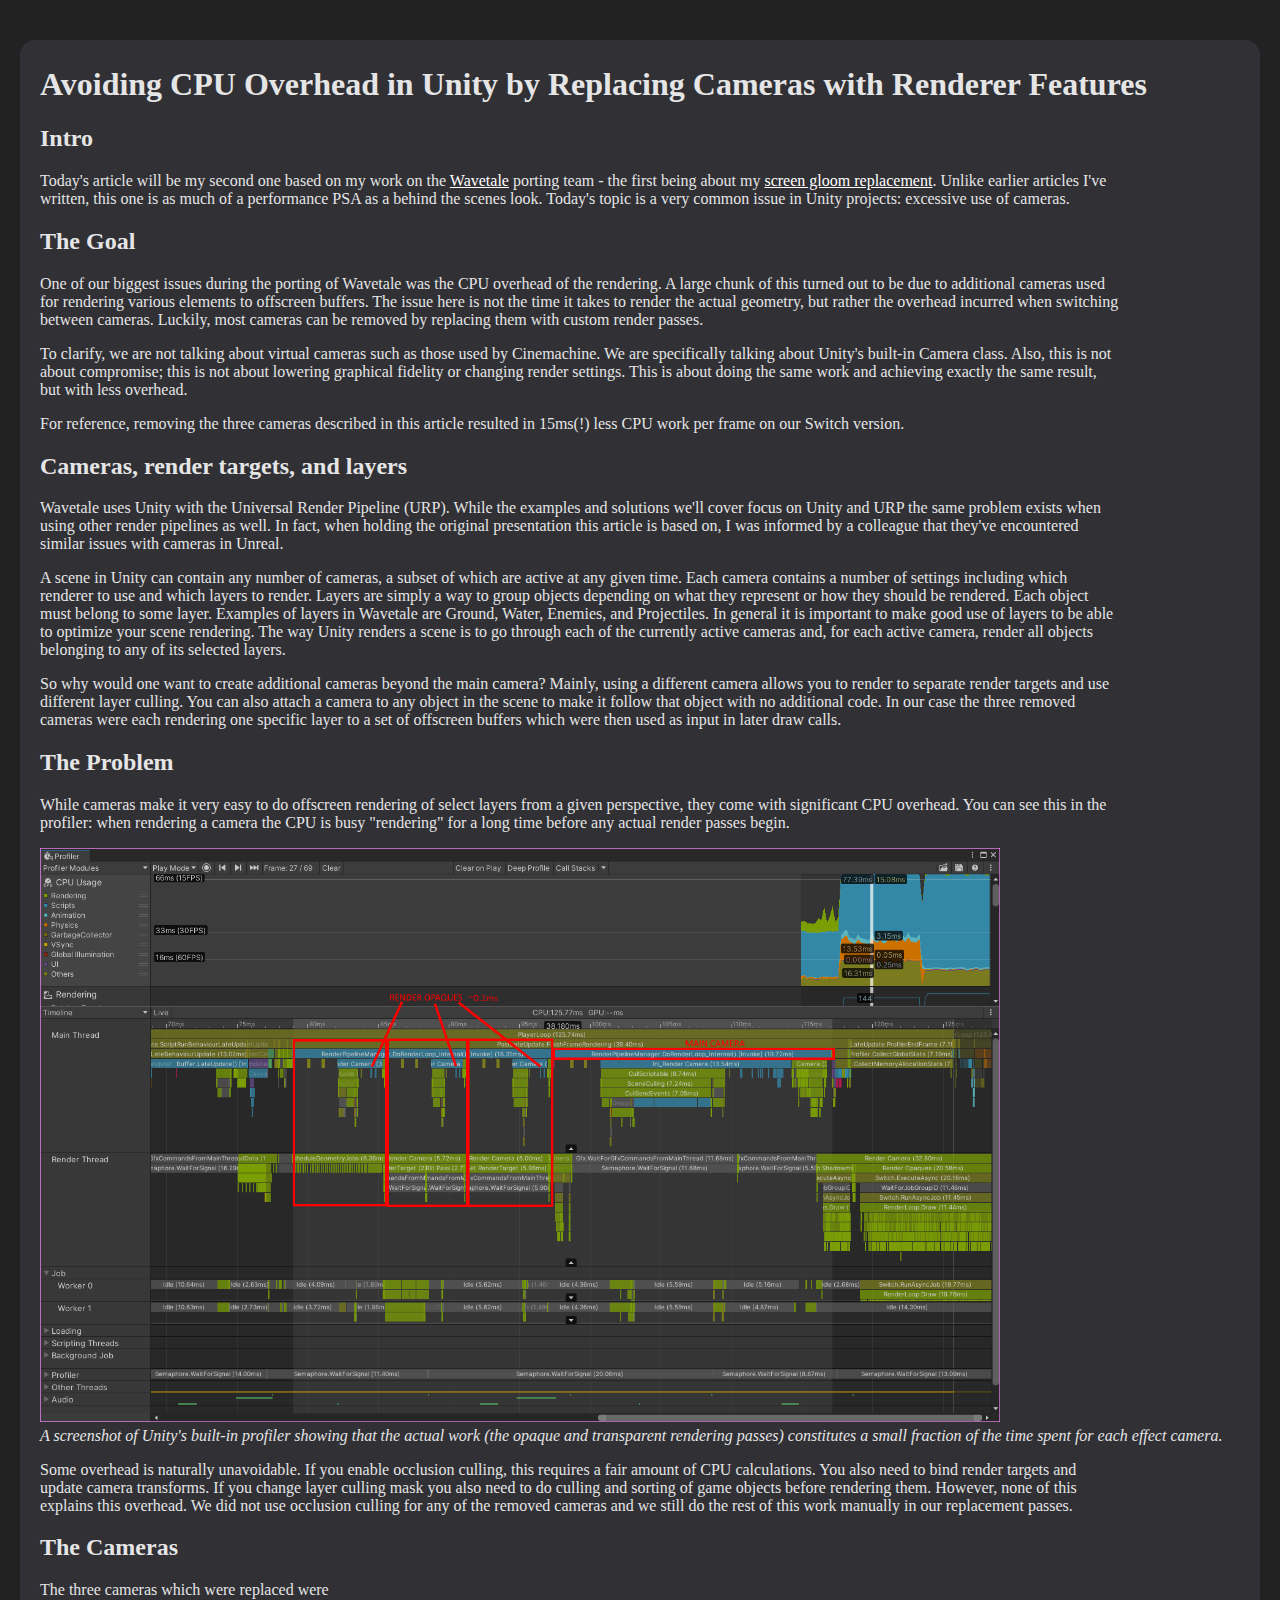
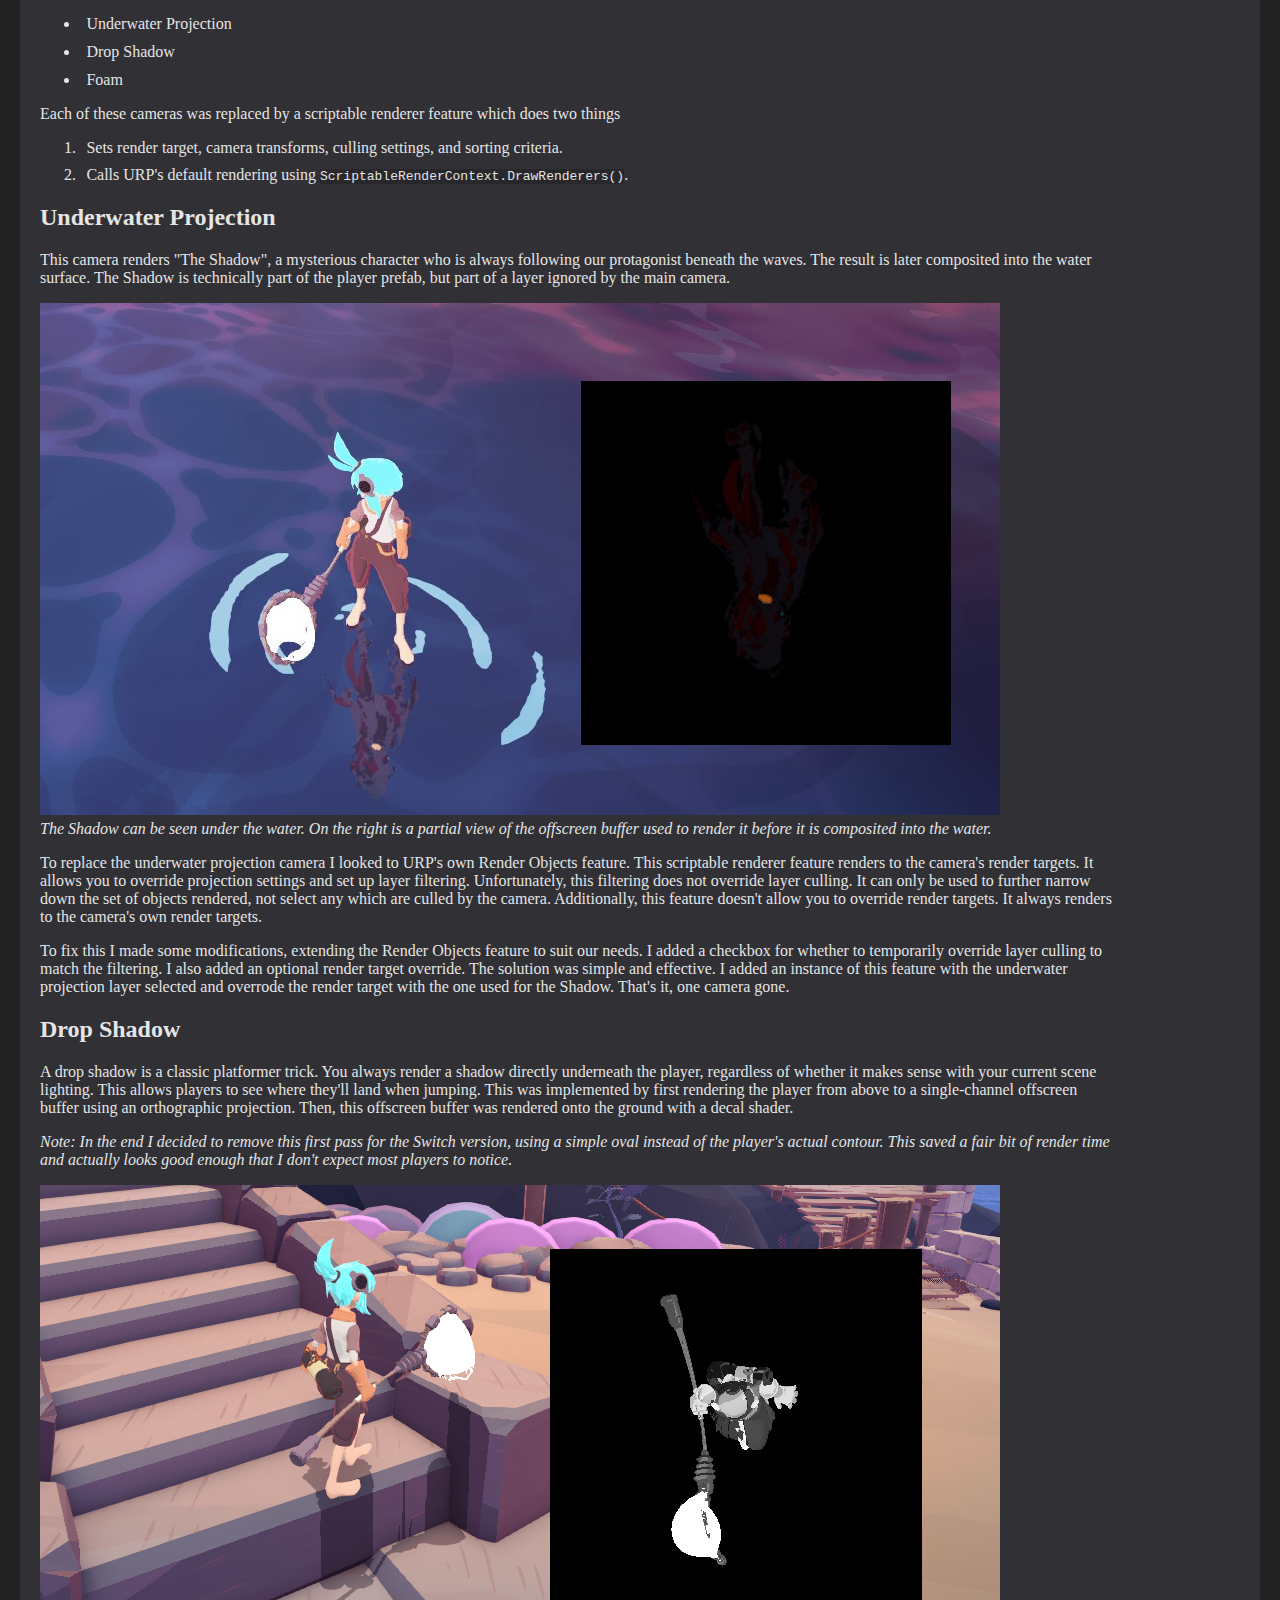
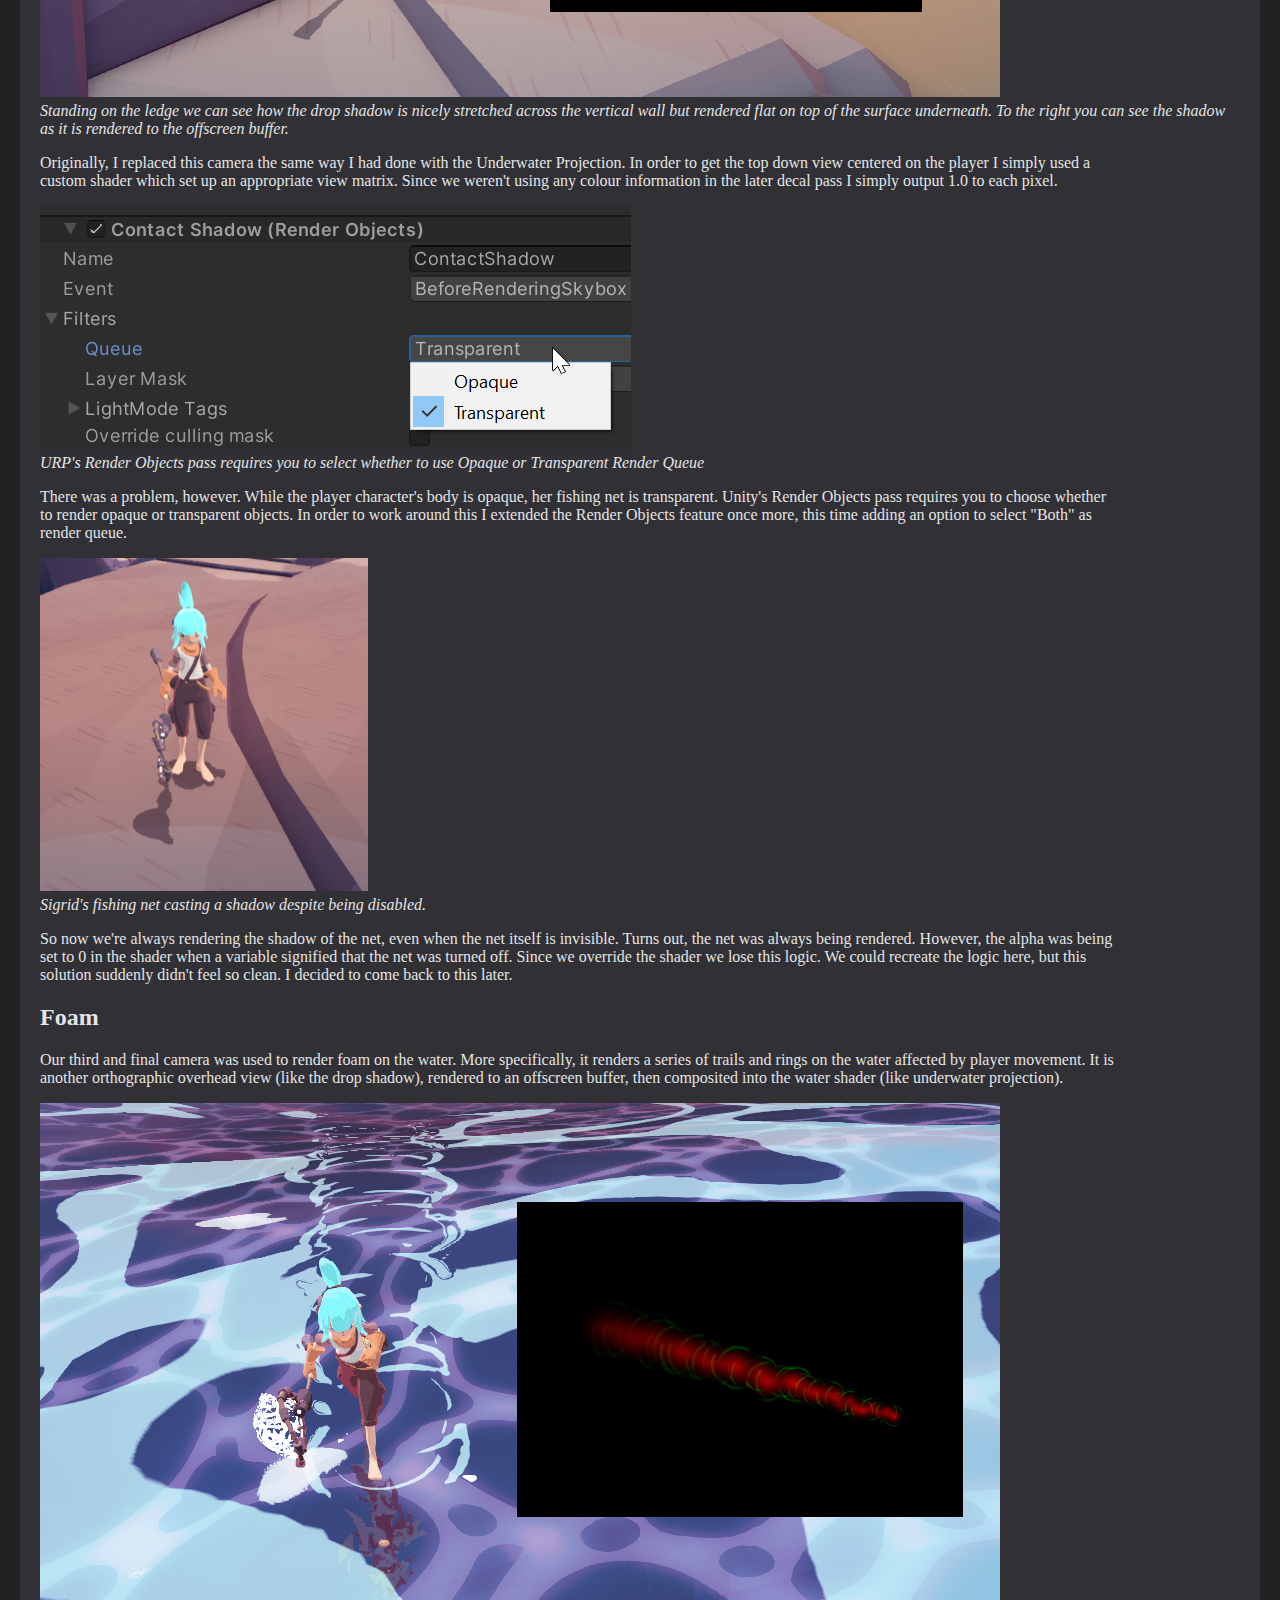
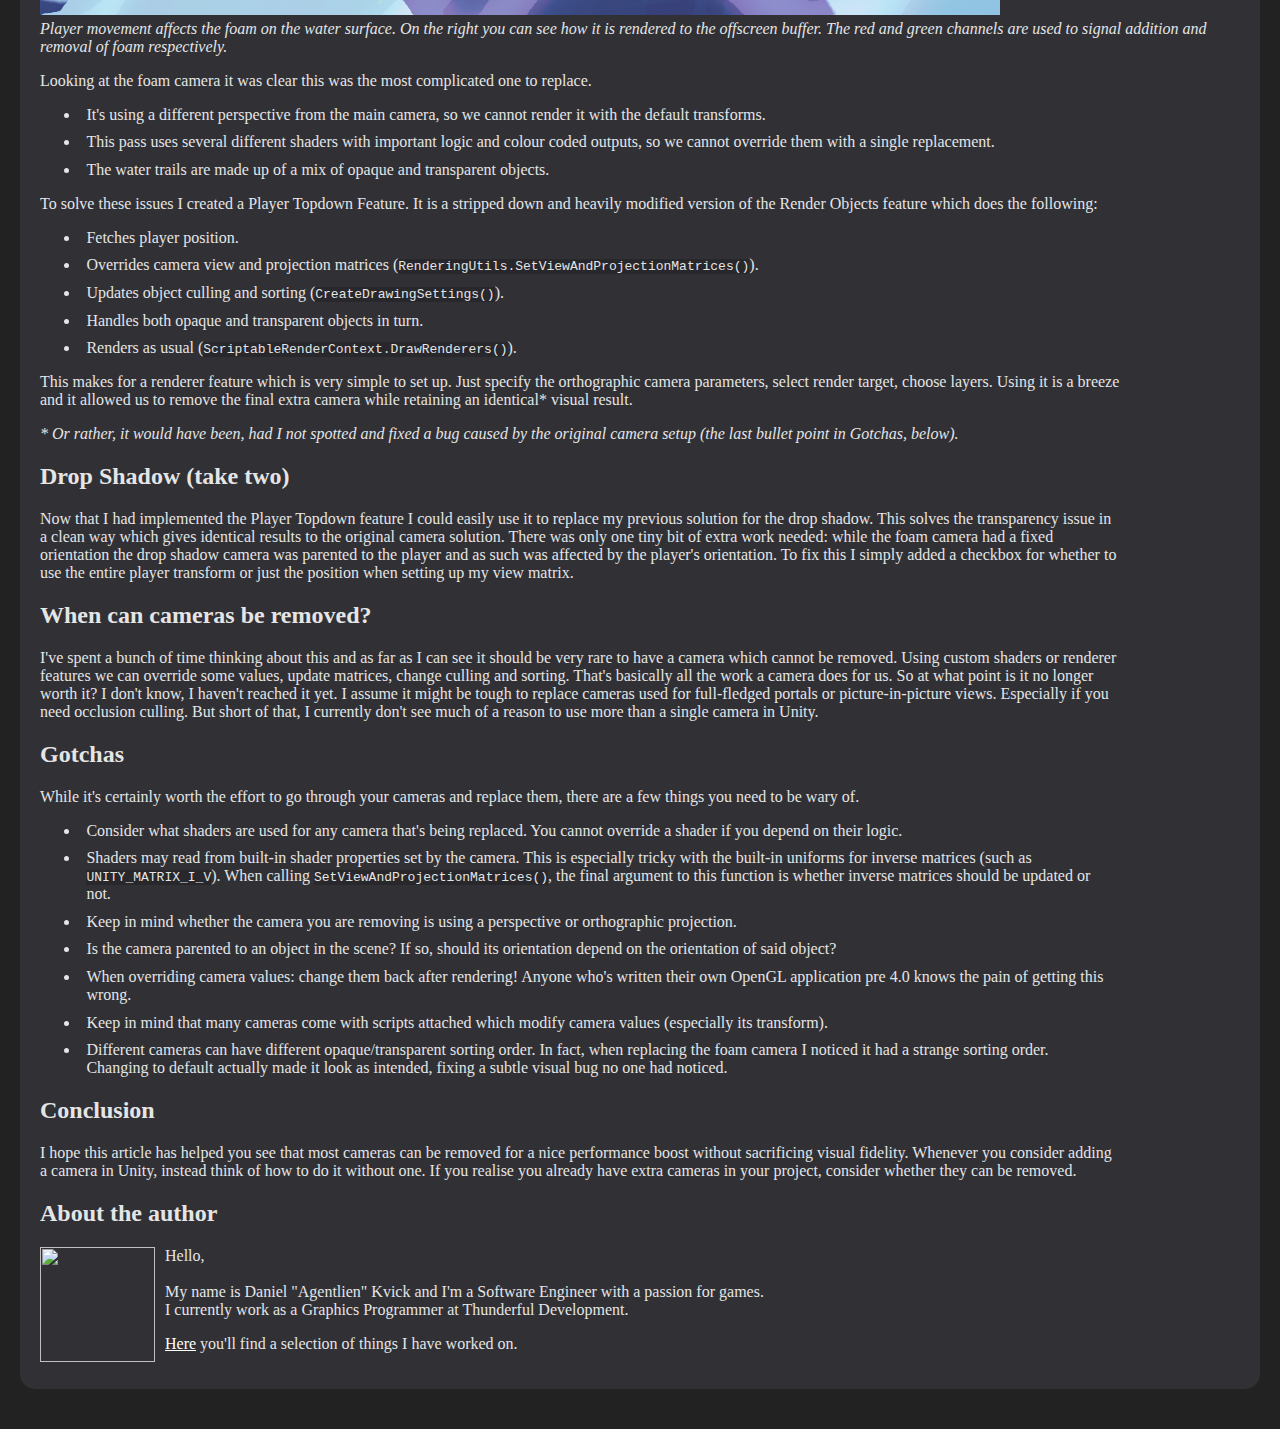
==== commit a9724261: "More readable title for cameras - completely reworded this time" ====
--- a/cameras/index.html
+++ b/cameras/index.html
@@ -2,11 +2,11 @@
 <head>
 <meta charset="utf-8">
 <meta name="viewport" content="width=device-width, height=device-height, initial-scale=1.0">
-<title>Optimizing Unity Projects by Avoiding CPU Overhead for Offscreen Rendering</title>
+<title>Avoiding CPU Overhead in Unity by Replacing Cameras with Renderer Features</title>
 <meta name="description" content="Removing additional Unity cameras for performance in Wavetale.">
 <meta name="author" content="Agentlien">
 
-<meta property="og:title" content="Optimizing Unity Projects by Avoiding CPU Overhead for Offscreen Rendering">
+<meta property="og:title" content="Avoiding CPU Overhead in Unity by Replacing Cameras with Renderer Features">
 <meta property="og:type" content="website">
 <meta property="og:url" content="https://github.io/agentlien/cameras">
 <meta property="og:description" content="Replacing additional Unity cameras with custom render passes in Wavetale.">
@@ -17,7 +17,7 @@
 </head>
 <body>
 <article>
-<h1>Optimizing Unity Projects by Avoiding CPU Overhead for Offscreen Rendering</h1>
+<h1>Avoiding CPU Overhead in Unity by Replacing Cameras with Renderer Features</h1>
 
 <h2> Intro </h2>
 <p>
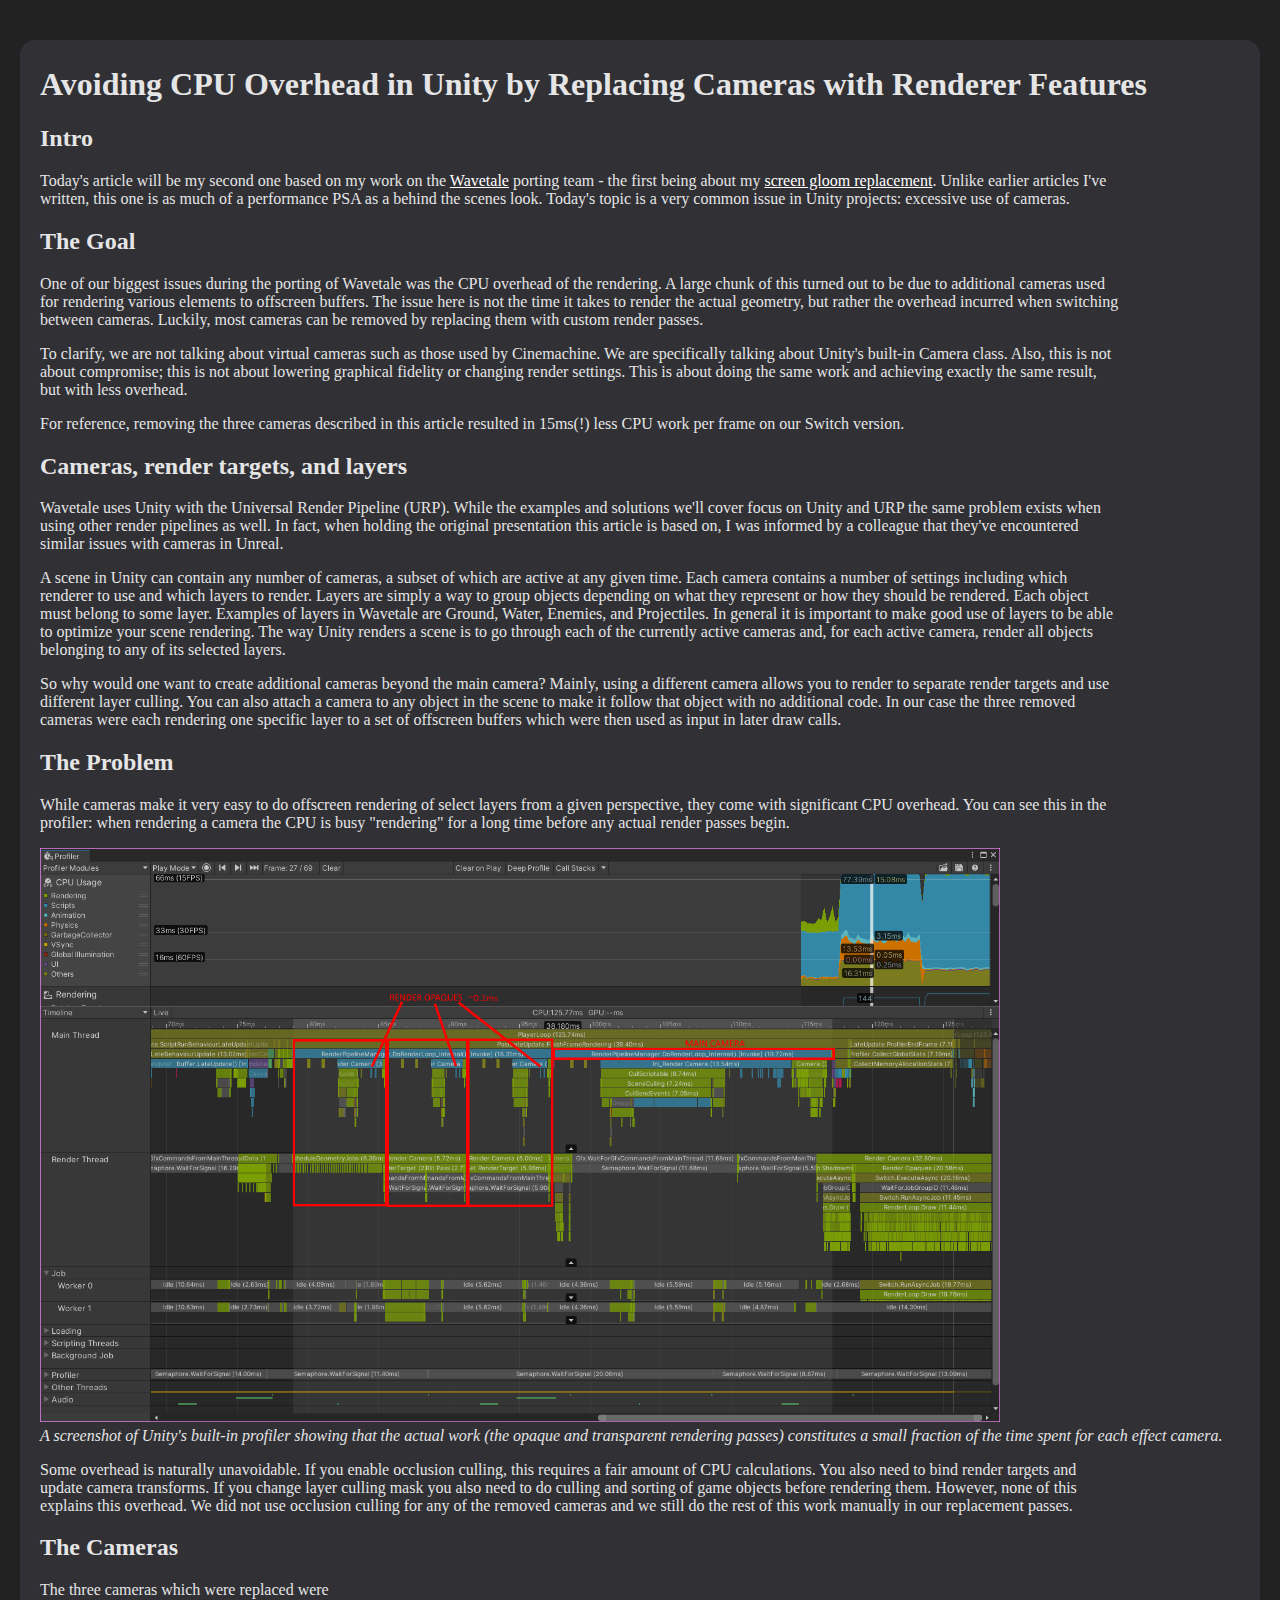
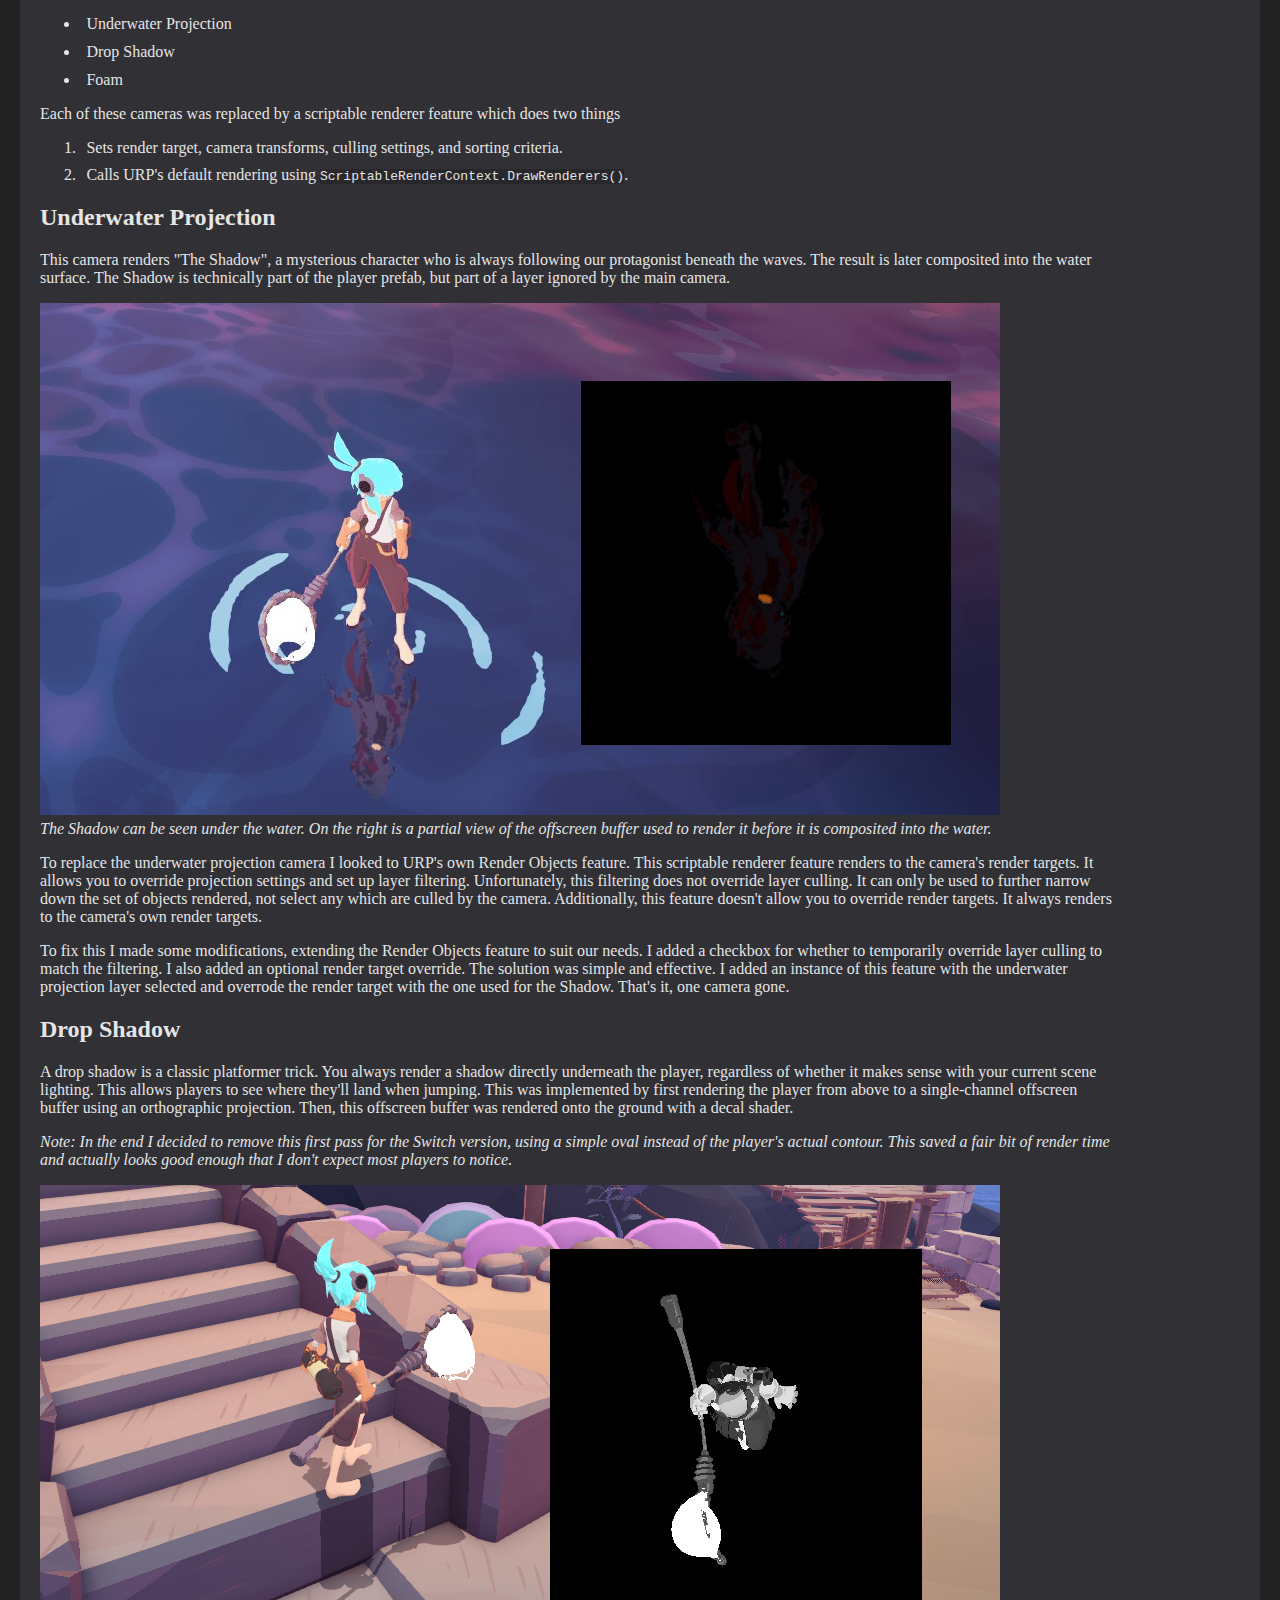
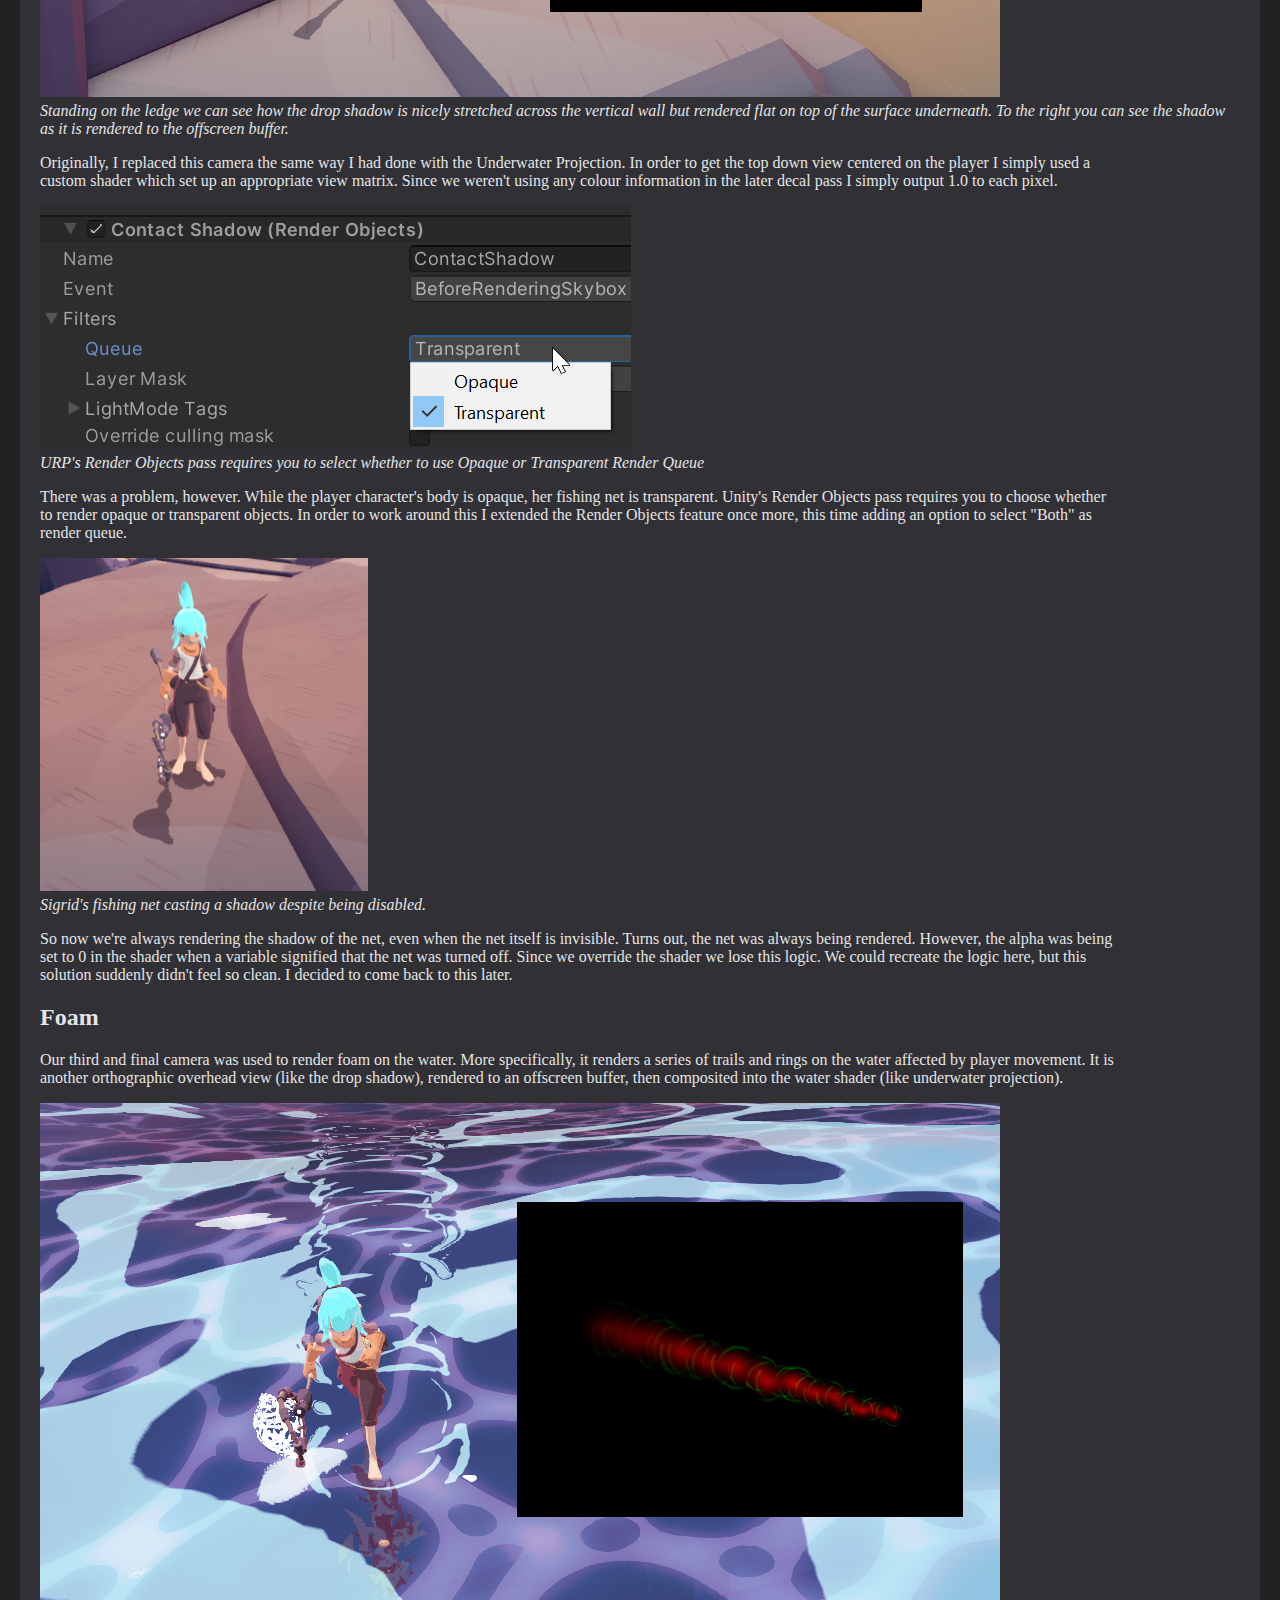
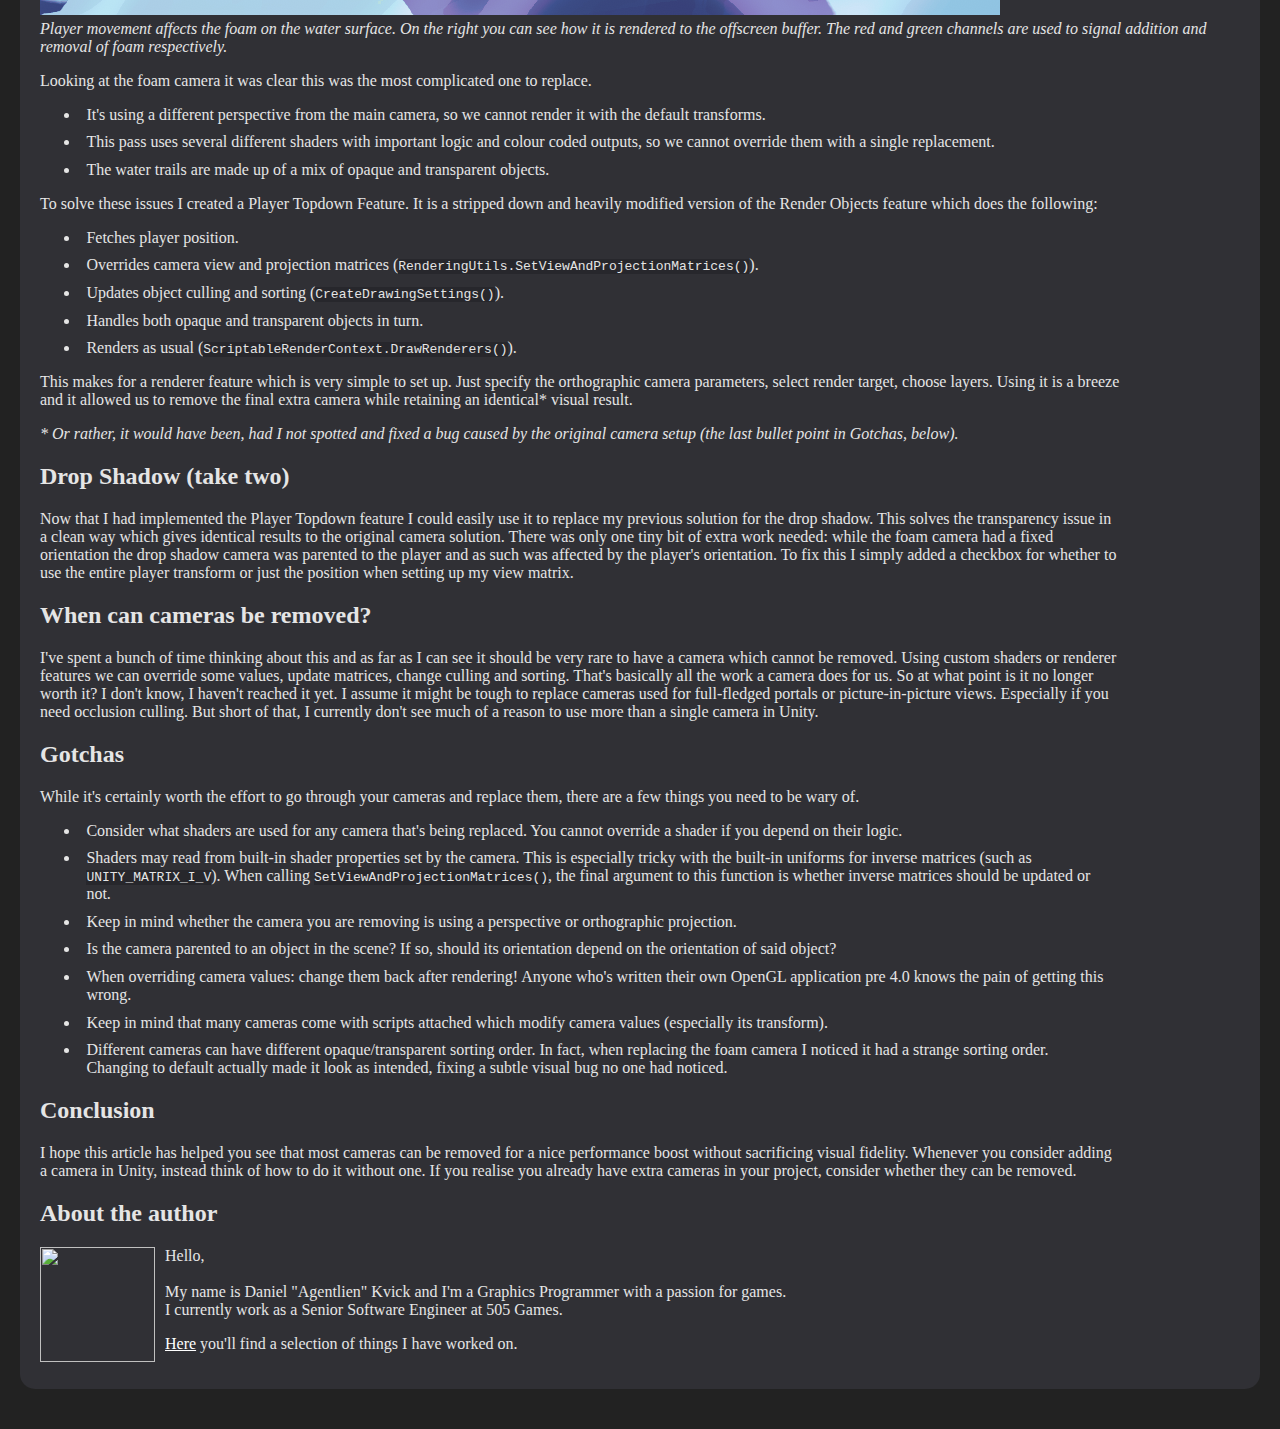
==== commit 63cb24d3: "Updated info to reflect new position at 505 Games." ====
--- a/cameras/index.html
+++ b/cameras/index.html
@@ -211,8 +211,8 @@
 <div>
 <a href="https://agentlien.github.io"><img class="profile-pic" height="115" src="https://avatars.githubusercontent.com/u/51108" /></a>
 <p>Hello,<br><br>
-My name is Daniel "Agentlien" Kvick and I'm a Software Engineer with a passion for games.<br>
-I currently work as a Graphics Programmer at Thunderful Development.</p>
+My name is Daniel "Agentlien" Kvick and I'm a Graphics Programmer with a passion for games.<br>
+I currently work as a Senior Software Engineer at 505 Games.</p>
 <p><a href="https://agentlien.github.io">Here</a> you'll find a selection of things I have worked on.</p>
 </div>
 
